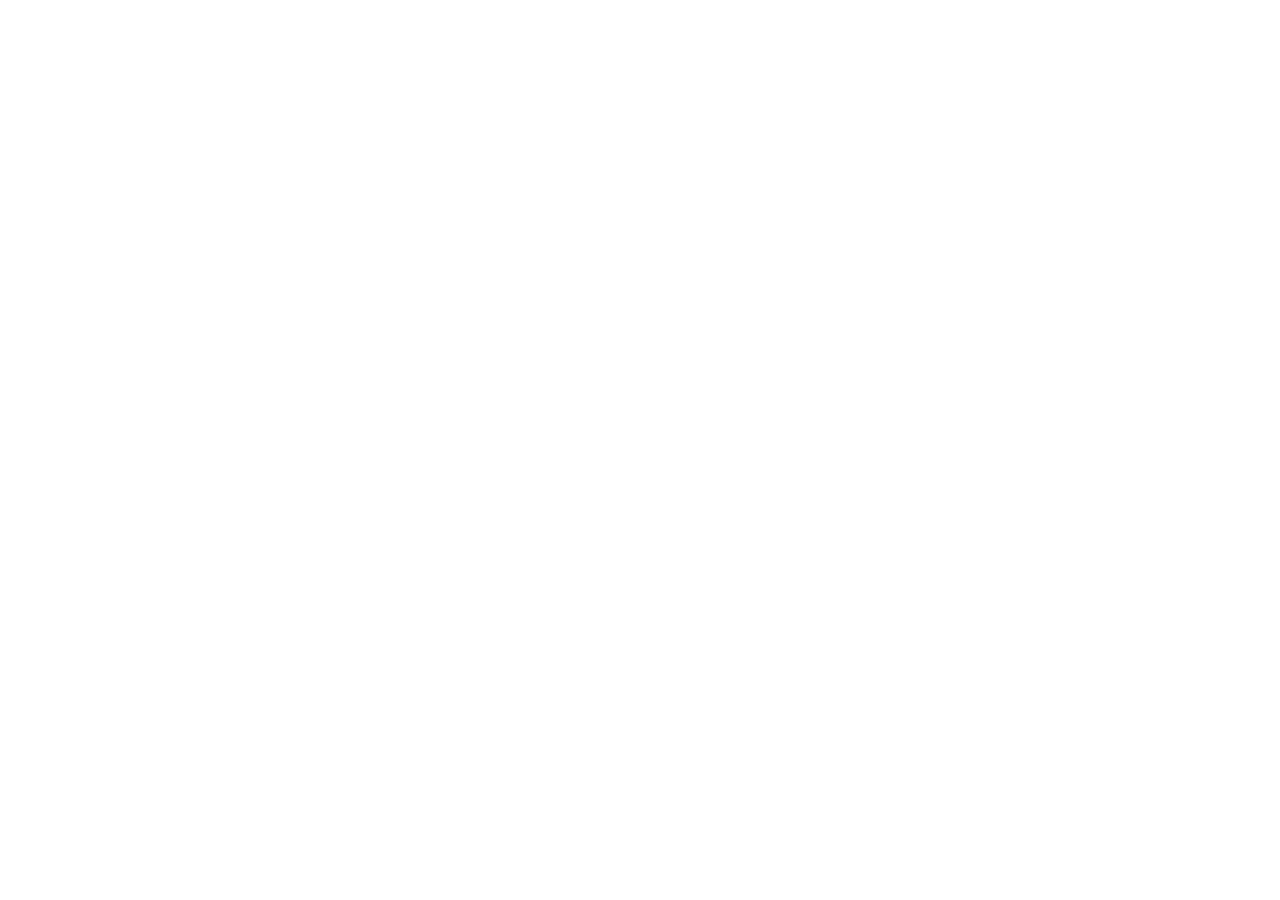
==== index.html @ 5809537b "Init : création du dépôt, arborescence des fichiers et structure HTML de base" ====
<!DOCTYPE html>
<html lang="fr">
<head>
    <meta charset="UTF-8">
    <meta name="viewport" content="width=device-width, initial-scale=1.0">
    <title>AfriTalent-Accueil</title>

    <!-- Bootstrap 5 via CDN : feuille de style -->
    <link href="https://cdn.jsdelivr.net/npm/bootstrap@5.3.0/dist/css/bootstrap.min.css" rel="stylesheet">
    <!-- Votre feuille de style personnelle -->
    <link rel="stylesheet" href="css/style.css">
</head>
<body>


    <!-- Le contenu de la page sera ajoute ici -->
    <!-- Bootstrap 5 via CDN : script JavaScript -->
    <script src="https://cdn.jsdelivr.net/npm/bootstrap@5.3.0/dist/js/bootstrap.bundle.min.js"></script>
    <!-- Votre script JavaScript -->
    <script src="js/main.js"></script>
</body>
</html>
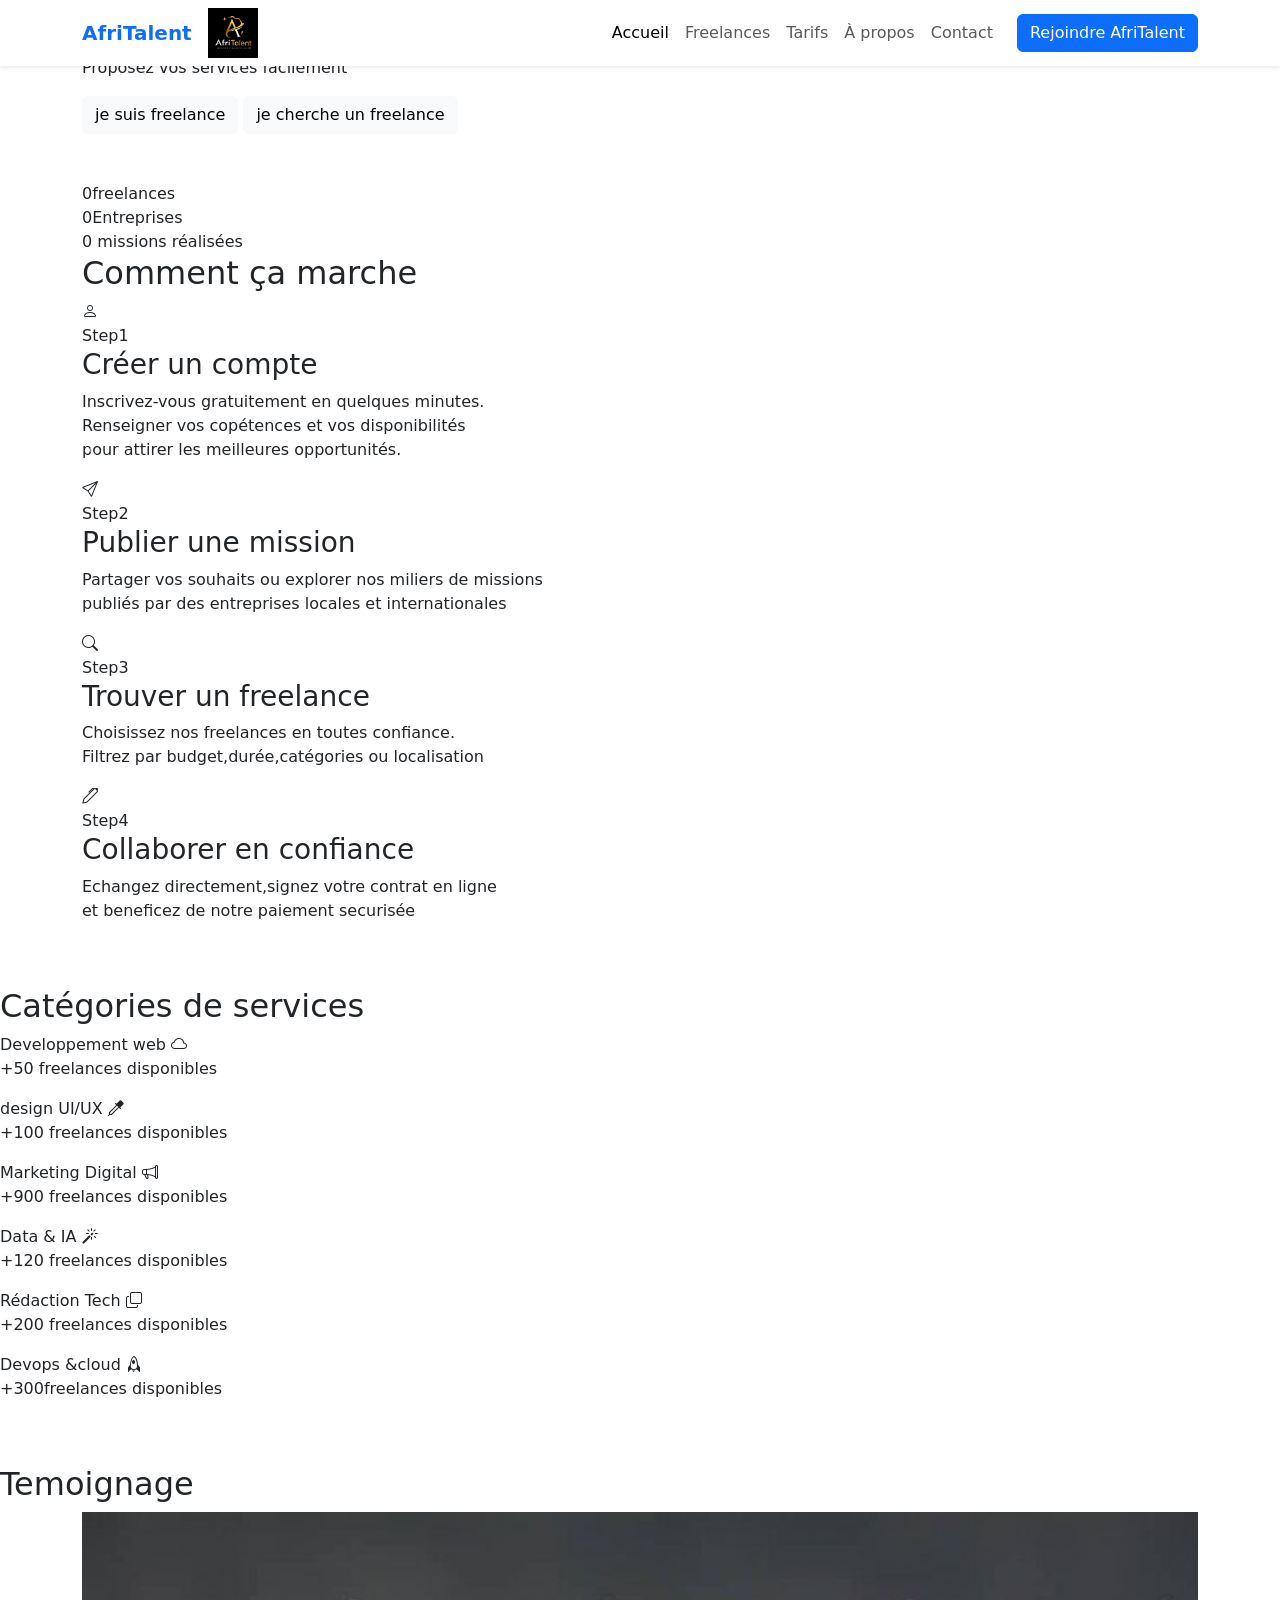
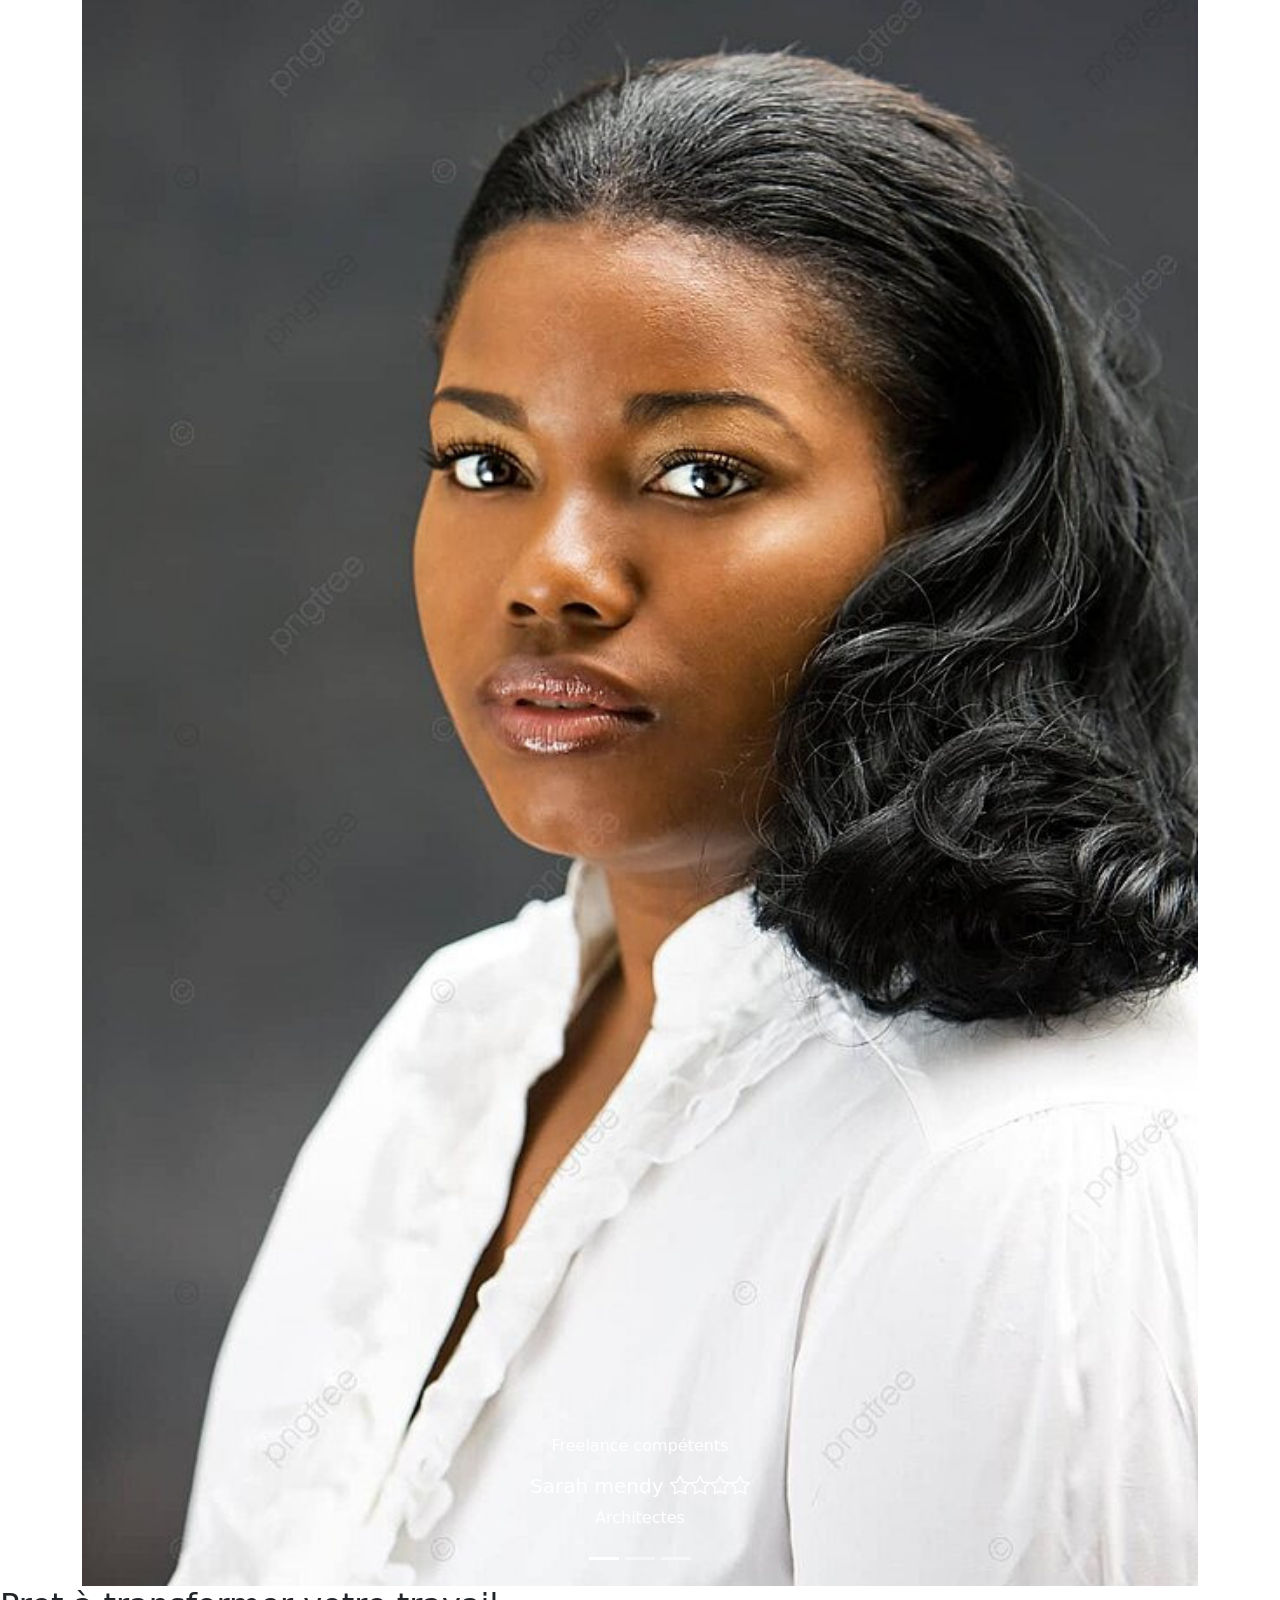
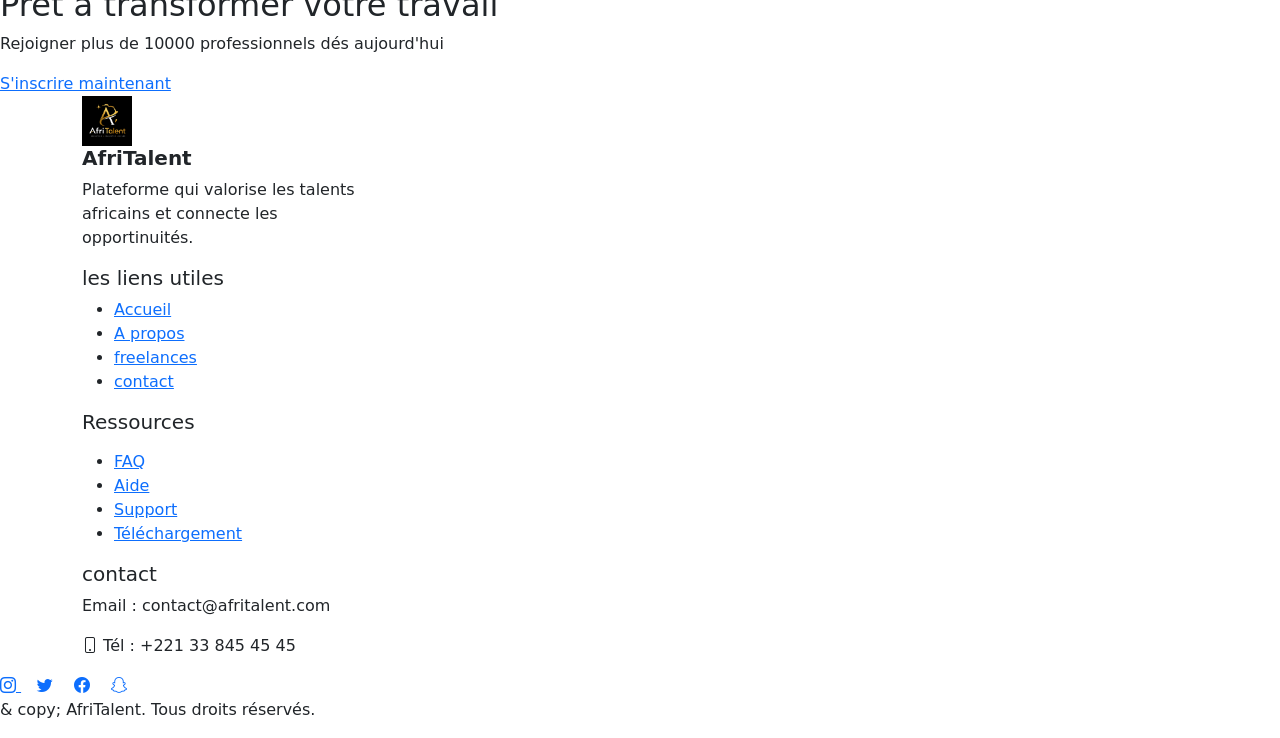
==== commit afd366e7: "HTML :structure compléte des 5 pages avec sections et contenu texte" ====
--- a/index.html
+++ b/index.html
@@ -4,19 +4,279 @@
     <meta charset="UTF-8">
     <meta name="viewport" content="width=device-width, initial-scale=1.0">
     <title>AfriTalent-Accueil</title>
-
-    <!-- Bootstrap 5 via CDN : feuille de style -->
-    <link href="https://cdn.jsdelivr.net/npm/bootstrap@5.3.0/dist/css/bootstrap.min.css" rel="stylesheet">
-    <!-- Votre feuille de style personnelle -->
     <link rel="stylesheet" href="css/style.css">
+    <link rel="stylesheet" href="https://cdn.jsdelivr.net/npm/bootstrap@5.3.8/dist/css/bootstrap.min.css">
+    <link rel="stylesheet" href="https://cdn.jsdelivr.net/npm/bootstrap-icons@1.11.3/font/bootstrap-icons.min.css">
 </head>
 <body>
-
-
-    <!-- Le contenu de la page sera ajoute ici -->
-    <!-- Bootstrap 5 via CDN : script JavaScript -->
-    <script src="https://cdn.jsdelivr.net/npm/bootstrap@5.3.0/dist/js/bootstrap.bundle.min.js"></script>
-    <!-- Votre script JavaScript -->
+        <!-- HEADER / NAVBAR -->
+<nav class="navbar navbar-expand-lg navbar-light bg-white fixed-top shadow-sm" id="mainNavbar">
+  <div class="container">
+
+    <!-- Logo -->
+    <a class="navbar-brand fw-bold text-primary" href="index.html">
+      AfriTalent
+    </a>
+    <img src="images/logo.jpg" alt=""   height="50" width="50">
+
+    <!-- Bouton menu mobile -->
+    <button class="navbar-toggler" type="button" data-bs-toggle="collapse" data-bs-target="#menuNavbar">
+      <span class="navbar-toggler-icon"></span>
+    </button>
+
+    <!-- Liens -->
+    <div class="collapse navbar-collapse" id="menuNavbar"> 
+      <ul class="navbar-nav ms-auto mb-2 mb-lg-0">
+
+        <li class="nav-item">
+          <a class="nav-link active" href="index.html">Accueil</a>
+        </li>
+        <li class="nav-item">
+          <a class="nav-link" href="freelance.html">Freelances</a>
+        </li>
+
+        <li class="nav-item">
+          <a class="nav-link" href="tarifs.html">Tarifs</a>
+        </li>
+
+        <li class="nav-item">
+          <a class="nav-link" href="about.html">À propos</a>
+        </li>
+
+        <li class="nav-item">
+          <a class="nav-link" href="contact.html">Contact</a>
+        </li>
+
+      </ul>
+
+      <!-- Bouton CTA -->
+      <a href="index.html" class="btn btn-primary ms-lg-3">
+        Rejoindre AfriTalent
+      </a>
+    </div>
+
+  </div>
+</nav>
+<main>
+
+            
+                     
+        <!-- section hero -->
+         <section id="hero">
+ <div class="container ">
+    <div>
+        <div>
+            <h1>Trouver le talent d'afrique qu'il vous faut</h1>
+            <p>Proposez vos services facilement</p>
+           
+ <a href="freelance.html" class="btn btn-light">je suis freelance</a>
+<a href="freelance.html" class="btn btn-light"> je cherche un freelance</a>
+</div>
+ </div>
+        
+<div class="stats mt-5">
+    <div> <span class="counter" data-target="2500">0</span>freelances</div>
+    <div> <span class="counter" data-target="800">0</span>Entreprises</div>
+    <div> <span class="counter" data-target="12000">0 </span>missions réalisées</div>
+
+
+</div>
+</div>
+ 
+ </section> 
+            <!-- Comment ça marche  -->
+        <section>
+            <div class="container">
+            <h2 class="text">Comment ça marche</h2>
+            <div class="grid bento">
+                <div class="grid"> 
+                <div>
+                    <div class="icon"><i class="bi bi-person"></i></div>
+                    <span class="step number">Step1</span>
+                    <h3>Créer un compte  </h3>
+                    <p>Inscrivez-vous gratuitement en quelques minutes. <br>Renseigner vos copétences et vos disponibilités <br> pour attirer les meilleures opportunités.</p>
+                </div>
+                <div>
+                    <div class="icon"><i class="bi bi-send button"></i></div>
+                    <span class="step number">Step2</span>
+                    <h3>Publier une mission</h3>
+                    <p>Partager vos souhaits ou explorer nos miliers de missions <br> publiés par des entreprises locales et internationales</p>
+                </div>
+                <div>
+                    <div class="icon"><i class="bi bi-search icon"></i></div>
+                    <span class="step number">Step3</span>
+                   <h3>Trouver un freelance</h3>
+                    <p>Choisissez nos freelances en toutes confiance. <br> Filtrez par budget,durée,catégories ou localisation</p>
+                </div>
+                <div>
+                    <div class="icon"><i class="bi bi-pen"></i></div>
+                    <span class="step number">Step4</span>
+                    <h3>Collaborer en confiance</h3>
+                    <p> Echangez directement,signez votre contrat en ligne <br> et beneficez de notre paiement securisée</p>
+                </div>
+                </div>
+
+            </div>
+            </div>
+
+        </section>
+        <!-- Catégories -->
+         <section class="services py-5">
+            <div class="container"></div>
+            <h2 class="text">Catégories de services</h2>
+                    <!-- carte 1 -->
+            <div>
+                <div>
+                    <div class="Service">Developpement web <i class="bi bi-cloud computing"></i></div>
+                    <p>+50 freelances disponibles</p>
+                    </div>
+                <div>
+                    <div class="Service">design UI/UX <i class="bi bi-eyedropper"></i></div>
+                    <p>+100 freelances disponibles</p>
+                </div>
+                <div>
+                   <div class="Service">Marketing Digital <i class="bi bi-megaphone"></i></div>
+                    <p>+900 freelances disponibles</p>
+                </div>
+                <div class="col-md-4">
+                    <div class="Service">Data & IA <i class="bi bi-magic wand"></i></div>
+                    <p>+120 freelances disponibles</p>
+                </div> 
+                <div>
+                    <div class="Service">Rédaction Tech <i class=" bi bi-copy writing"></i></div>
+                    <p>+200 freelances disponibles</p>
+                </div> 
+                <div>
+                    <div class="Service">Devops &cloud <i class="bi bi-rocket"></i></div>
+                   <p>+300freelances disponibles</p>
+                </div>
+
+            </div>
+            </div>
+
+         </section>
+                    <!-- Temoignage -->
+                     
+                        <section class="temoignage" >
+                        <h2>Temoignage</h2>
+                        <div class="container">
+
+                     <div id="carouselExampleCaptions" class="carousel slide" data-bs-ride="carousel">
+  <div class="carousel-indicators">
+    <button type="button" data-bs-target="#carouselExampleCaptions" data-bs-slide-to="0" class="active" aria-current="true" aria-label="Slide 1"></button>
+    <button type="button" data-bs-target="#carouselExampleCaptions" data-bs-slide-to="1" aria-label="Slide 2"></button>
+    <button type="button" data-bs-target="#carouselExampleCaptions" data-bs-slide-to="2" aria-label="Slide 3"></button>
+  </div>
+  <div class="carousel-inner">
+    <div class="carousel-item active">
+      <img src="images/sarah.jpg" class="d-block w-100" alt="Photo de Sarah">
+      <div class="carousel-caption d-none d-md-block">
+        <p>Freelance compétents</p>
+        <h5>Sarah mendy <i class="bi bi-star"></i><i class="bi bi-star"></i><i class="bi bi-star"></i><i class="bi bi-star"></i></h5>
+        <p>Architectes</p>
+        </div>
+    </div>
+    <div class="carousel-item">
+      <img src="images/moussa.jpg" class="d-block w-100" alt="Photo de Moussa">
+      <div class="carousel-caption d-none d-md-block">
+        <p>Trés bon services</p>
+        <h5>MOUSSA Diop <i class="bi bi-star"></i><i class="bi bi-star"></i><i class="bi bi-star"></i><i class="bi bi-star"></i><i class="bi bi-star"></i></h5>
+        <p>Devellopeur Web.</p>
+      </div>
+    </div>
+    <div class="carousel-item">
+      <img src="images/l'inconnu.jpg"  class="d-block w-100" alt="Photo de Robert">
+      <div class="carousel-caption d-none d-md-block">
+        <p>Je recommande</p>
+        <h5>Roberto diouf<i class="bi bi-star"></i><i class="bi bi-star"></i><i class="bi bi-star"></i><i class="bi bi-star"></i><i class="bi bi-star"></i></h5>
+        <p>Ingenieur en base de données</p>
+        </div>
+    </div>
+  </div>
+  </div>
+  <button class="carousel-control-prev" type="button" data-bs-target="#carouselExampleCaptions" data-bs-slide="prev">
+    <span class="carousel-control-prev-icon" aria-hidden="true"></span>
+    <span class="visually-hidden">Previous</span>
+  </button>
+  <button class="carousel-control-next" type="button" data-bs-target="#carouselExampleCaptions" data-bs-slide="next">
+    <span class="carousel-control-next-icon" aria-hidden="true"></span>
+    <span class="visually-hidden">Next</span>
+  </button>
+</div>
+</section>
+               <!-- CTA      -->
+    <section class="CTA text "> 
+        <div>
+        <h2>Pret à transformer votre travail</h2>
+        <p>Rejoigner plus de 10000 professionnels dés aujourd'hui</p>
+                <a href="#">S'inscrire maintenant</a>
+            </div>
+    </section>
+    </main>
+            <!-- Footer -->
+             <footer>
+        
+            <div class="container F">
+                
+                    <!-- colonne 1:AfriTalent -->
+                    <div class="col-md-3">
+                        <img src="images/logo.jpg" alt=""  height="50" width="50">
+                        <h5 class="fw-bold">AfriTalent</h5>
+                        <p>Plateforme qui valorise les talents africains et connecte les opportinuités.</p>
+
+                    </div>
+                    <!-- Colonne 2: les liens utiles -->
+                    <div>
+                        <h5>les liens utiles</h5>
+                        <ul>
+                            <li><a href="index.html">Accueil</a></li>
+                            <li><a href="about.html">A propos</a></li>
+                            <li> <a href="freelance.html">freelances</a></li>
+                            <li><a href="contact.html">contact</a></li>
+
+                        </ul>
+
+                    </div>
+                        <!-- colonnes 3: Ressources   -->
+                    <div>
+                        <h5>Ressources</h5>
+                        <p></p>
+                        <ul class="list-utile">
+                            <li><a href="tarifs.html">FAQ</a></li>
+                            <li><a href="contact.html">Aide</a></li>
+                            <li><a href="contact.html">Support</a></li>
+                            <li><a href="#">Téléchargement</a></li>
+
+                        </ul>
+
+                    </div>
+                        <!-- colonne 4: Contact -->
+                         <div>
+                            <h5>contact</h5>
+                            <p>Email : contact@afritalent.com</p>
+                            <p><i class="bi bi-phone icon"></i> Tél : +221 33 845 45 45</p>
+
+                         </div>
+                </div>
+                         <!-- Reseaux sociaux -->
+                          <div>
+                            <a href="https://instagram.com" class="text light me-3"> <i class="bi bi-instagram"> </i></a>
+                            <a href="https://twitter.com" class="text light me-3"><i class=" bi bi-twitter"></i></a>
+                            <a href="https://facebook.com" class="text light me-3"><i class=" bi bi-facebook"></i></a>
+                            <a href="https://snapchat.com" class="text light me-3"><i class="bi bi-snapchat"></i></a>
+
+                          </div>
+                          <!-- Ligne de copyright -->
+       
+        <div>
+            <p>& copy; <span id="year"></span> AfriTalent. Tous droits réservés.</p>
+
+        </div>
+</div>
+                
+</footer>
+       
+    <script src="https://cdn.jsdelivr.net/npm/bootstrap@5.3.8/dist/js/bootstrap.bundle.min.js"></script> 
     <script src="js/main.js"></script>
 </body>
 </html>
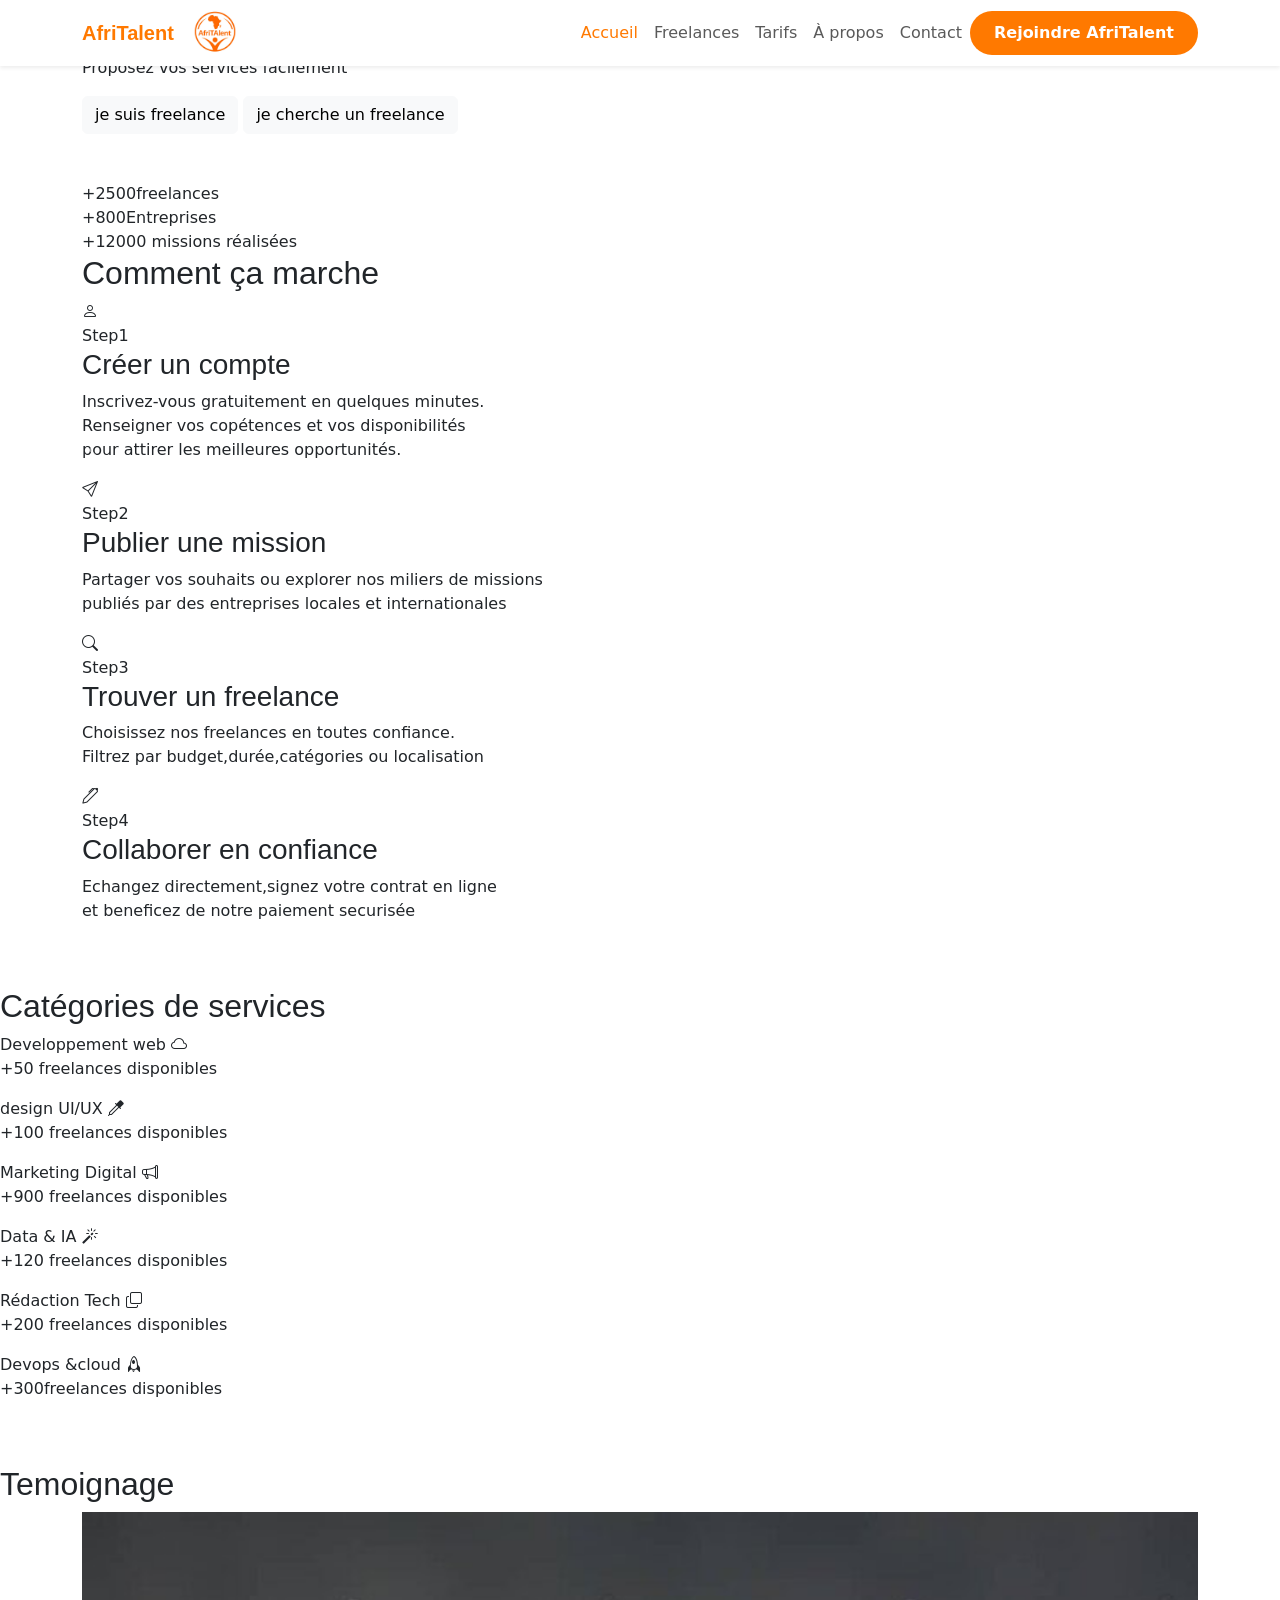
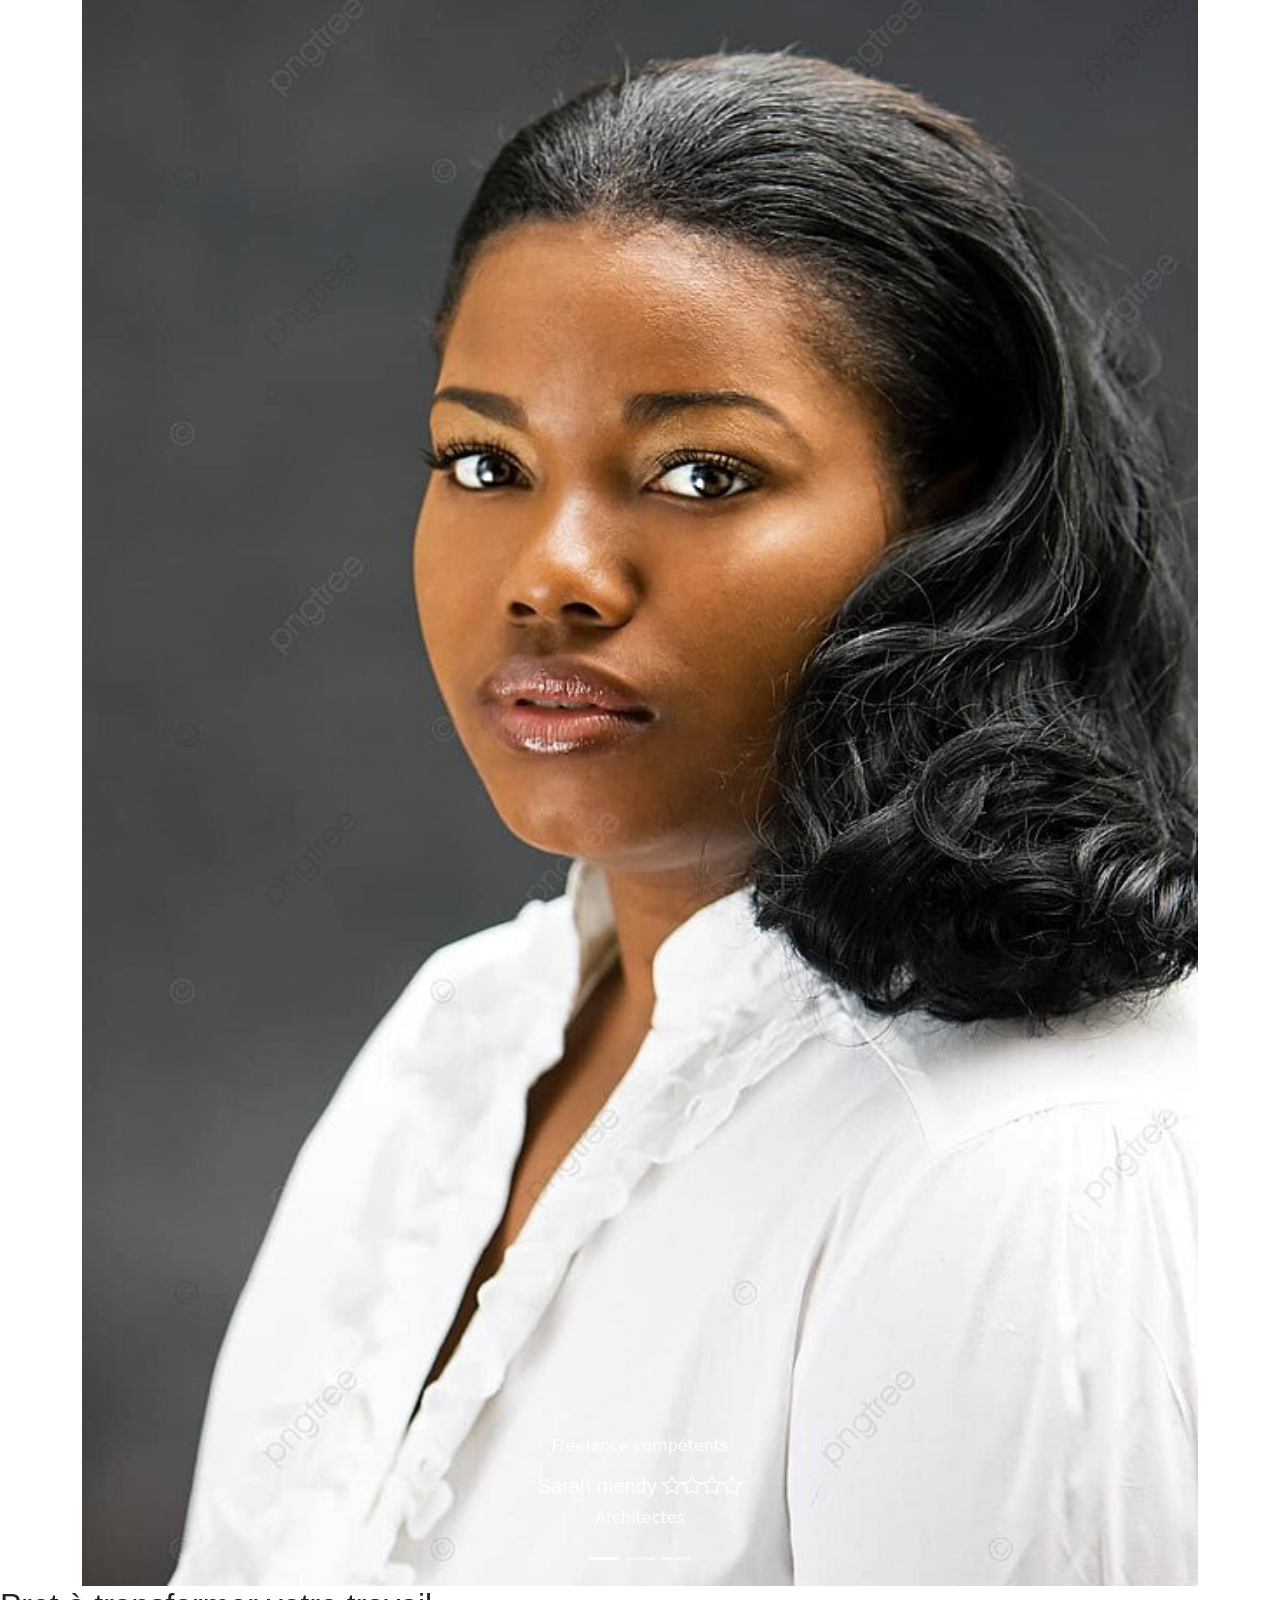
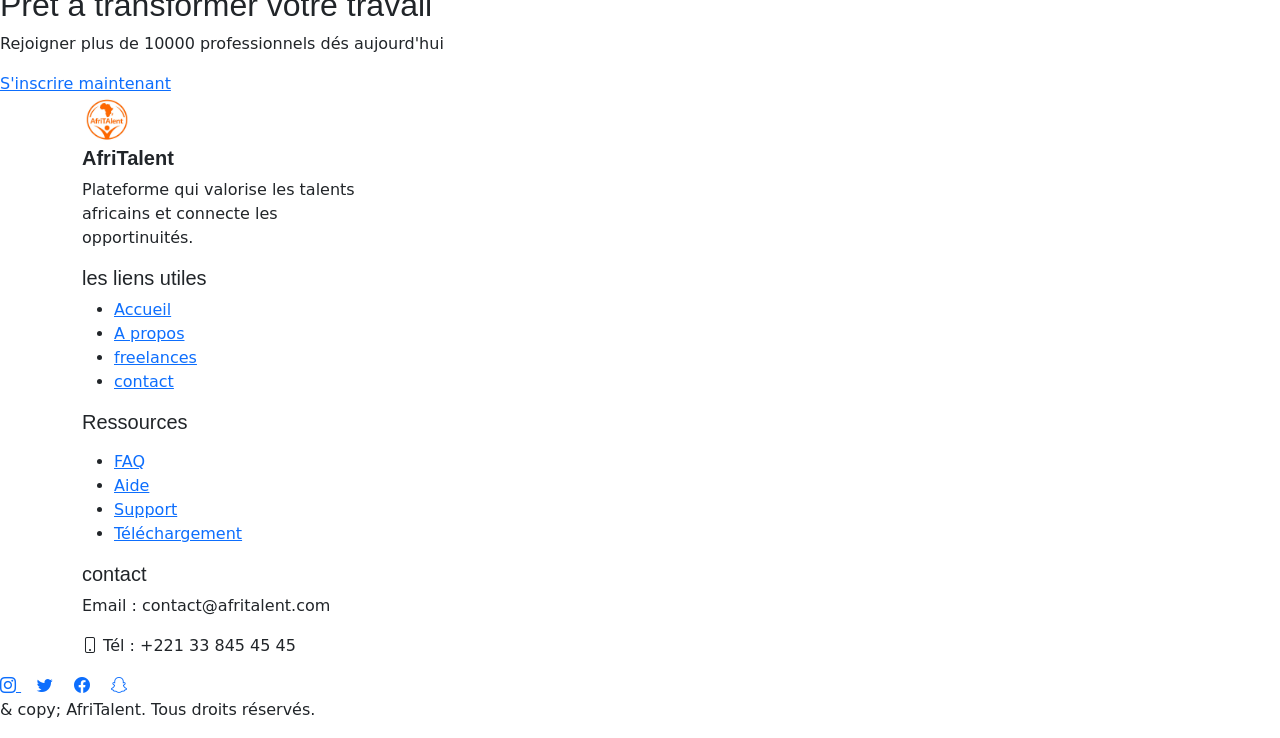
==== commit d4e95a61: "CSS : variables, typographie, layout général et styles de base" ====
--- a/index.html
+++ b/index.html
@@ -1,282 +1,298 @@
 <!DOCTYPE html>
 <html lang="fr">
+
 <head>
-    <meta charset="UTF-8">
-    <meta name="viewport" content="width=device-width, initial-scale=1.0">
-    <title>AfriTalent-Accueil</title>
-    <link rel="stylesheet" href="css/style.css">
-    <link rel="stylesheet" href="https://cdn.jsdelivr.net/npm/bootstrap@5.3.8/dist/css/bootstrap.min.css">
-    <link rel="stylesheet" href="https://cdn.jsdelivr.net/npm/bootstrap-icons@1.11.3/font/bootstrap-icons.min.css">
+  <meta charset="UTF-8">
+  <meta name="viewport" content="width=device-width, initial-scale=1.0">
+  <title>AfriTalent-Accueil</title>
+  <link rel="stylesheet" href="css/style.css" type="text/css">
+  <link rel="stylesheet" href="https://cdn.jsdelivr.net/npm/bootstrap@5.3.8/dist/css/bootstrap.min.css">
+  <link rel="stylesheet" href="https://cdn.jsdelivr.net/npm/bootstrap-icons@1.11.3/font/bootstrap-icons.min.css">
+   
+
 </head>
+
 <body>
-        <!-- HEADER / NAVBAR -->
-<nav class="navbar navbar-expand-lg navbar-light bg-white fixed-top shadow-sm" id="mainNavbar">
-  <div class="container">
-
-    <!-- Logo -->
-    <a class="navbar-brand fw-bold text-primary" href="index.html">
-      AfriTalent
-    </a>
-    <img src="images/logo.jpg" alt=""   height="50" width="50">
-
-    <!-- Bouton menu mobile -->
-    <button class="navbar-toggler" type="button" data-bs-toggle="collapse" data-bs-target="#menuNavbar">
-      <span class="navbar-toggler-icon"></span>
-    </button>
-
-    <!-- Liens -->
-    <div class="collapse navbar-collapse" id="menuNavbar"> 
-      <ul class="navbar-nav ms-auto mb-2 mb-lg-0">
-
-        <li class="nav-item">
-          <a class="nav-link active" href="index.html">Accueil</a>
-        </li>
-        <li class="nav-item">
-          <a class="nav-link" href="freelance.html">Freelances</a>
-        </li>
-
-        <li class="nav-item">
-          <a class="nav-link" href="tarifs.html">Tarifs</a>
-        </li>
-
-        <li class="nav-item">
-          <a class="nav-link" href="about.html">À propos</a>
-        </li>
-
-        <li class="nav-item">
-          <a class="nav-link" href="contact.html">Contact</a>
-        </li>
-
-      </ul>
-
-      <!-- Bouton CTA -->
-      <a href="index.html" class="btn btn-primary ms-lg-3">
-        Rejoindre AfriTalent
+  <!-- HEADER / NAVBAR -->
+  <nav class="navbar navbar-expand-lg navbar-light fixed-top shadow-sm" id="mainNavbar">
+    <div class="container">
+
+      <!-- Logo -->
+      <a class="navbar-brand" href="index.html">
+        AfriTalent
       </a>
-    </div>
-
-  </div>
-</nav>
-<main>
-
-            
-                     
-        <!-- section hero -->
-         <section id="hero">
- <div class="container ">
-    <div>
-        <div>
+      <img src="images/logo.jpg" alt="" height="50" width="50">
+
+      <!-- Bouton menu mobile -->
+      <button class="navbar-toggler" type="button" data-bs-toggle="collapse" data-bs-target="#menuNavbar">
+        <span class="navbar-toggler-icon"></span>
+      </button>
+
+      <!-- Liens -->
+      <div class="collapse navbar-collapse" id="menuNavbar">
+        <ul class="navbar-nav ms-auto mb-2 mb-lg-0">
+
+          <li class="nav-item">
+            <a class="nav-link active" href="index.html">Accueil</a>
+          </li>
+          <li class="nav-item">
+            <a class="nav-link" href="freelance.html">Freelances</a>
+          </li>
+
+          <li class="nav-item">
+            <a class="nav-link" href="tarifs.html">Tarifs</a>
+          </li>
+
+          <li class="nav-item">
+            <a class="nav-link" href="about.html">À propos</a>
+          </li>
+
+          <li class="nav-item">
+            <a class="nav-link" href="contact.html">Contact</a>
+          </li>
+
+        </ul>
+
+        <!-- Bouton CTA -->
+        <a href="index.html" class="btn-afri">
+          Rejoindre AfriTalent
+        </a>
+      </div>
+
+    </div>
+  </nav>
+  <main>
+
+
+
+    <!-- section hero -->
+    <section id="hero">
+      <div class="container ">
+        <div>
+          <div>
             <h1>Trouver le talent d'afrique qu'il vous faut</h1>
             <p>Proposez vos services facilement</p>
-           
- <a href="freelance.html" class="btn btn-light">je suis freelance</a>
-<a href="freelance.html" class="btn btn-light"> je cherche un freelance</a>
-</div>
- </div>
-        
-<div class="stats mt-5">
-    <div> <span class="counter" data-target="2500">0</span>freelances</div>
-    <div> <span class="counter" data-target="800">0</span>Entreprises</div>
-    <div> <span class="counter" data-target="12000">0 </span>missions réalisées</div>
-
-
-</div>
-</div>
- 
- </section> 
-            <!-- Comment ça marche  -->
-        <section>
-            <div class="container">
-            <h2 class="text">Comment ça marche</h2>
-            <div class="grid bento">
-                <div class="grid"> 
-                <div>
-                    <div class="icon"><i class="bi bi-person"></i></div>
-                    <span class="step number">Step1</span>
-                    <h3>Créer un compte  </h3>
-                    <p>Inscrivez-vous gratuitement en quelques minutes. <br>Renseigner vos copétences et vos disponibilités <br> pour attirer les meilleures opportunités.</p>
-                </div>
-                <div>
-                    <div class="icon"><i class="bi bi-send button"></i></div>
-                    <span class="step number">Step2</span>
-                    <h3>Publier une mission</h3>
-                    <p>Partager vos souhaits ou explorer nos miliers de missions <br> publiés par des entreprises locales et internationales</p>
-                </div>
-                <div>
-                    <div class="icon"><i class="bi bi-search icon"></i></div>
-                    <span class="step number">Step3</span>
-                   <h3>Trouver un freelance</h3>
-                    <p>Choisissez nos freelances en toutes confiance. <br> Filtrez par budget,durée,catégories ou localisation</p>
-                </div>
-                <div>
-                    <div class="icon"><i class="bi bi-pen"></i></div>
-                    <span class="step number">Step4</span>
-                    <h3>Collaborer en confiance</h3>
-                    <p> Echangez directement,signez votre contrat en ligne <br> et beneficez de notre paiement securisée</p>
-                </div>
-                </div>
-
-            </div>
-            </div>
-
-        </section>
-        <!-- Catégories -->
-         <section class="services py-5">
-            <div class="container"></div>
-            <h2 class="text">Catégories de services</h2>
-                    <!-- carte 1 -->
-            <div>
-                <div>
-                    <div class="Service">Developpement web <i class="bi bi-cloud computing"></i></div>
-                    <p>+50 freelances disponibles</p>
-                    </div>
-                <div>
-                    <div class="Service">design UI/UX <i class="bi bi-eyedropper"></i></div>
-                    <p>+100 freelances disponibles</p>
-                </div>
-                <div>
-                   <div class="Service">Marketing Digital <i class="bi bi-megaphone"></i></div>
-                    <p>+900 freelances disponibles</p>
-                </div>
-                <div class="col-md-4">
-                    <div class="Service">Data & IA <i class="bi bi-magic wand"></i></div>
-                    <p>+120 freelances disponibles</p>
-                </div> 
-                <div>
-                    <div class="Service">Rédaction Tech <i class=" bi bi-copy writing"></i></div>
-                    <p>+200 freelances disponibles</p>
-                </div> 
-                <div>
-                    <div class="Service">Devops &cloud <i class="bi bi-rocket"></i></div>
-                   <p>+300freelances disponibles</p>
-                </div>
-
-            </div>
-            </div>
-
-         </section>
-                    <!-- Temoignage -->
-                     
-                        <section class="temoignage" >
-                        <h2>Temoignage</h2>
-                        <div class="container">
-
-                     <div id="carouselExampleCaptions" class="carousel slide" data-bs-ride="carousel">
-  <div class="carousel-indicators">
-    <button type="button" data-bs-target="#carouselExampleCaptions" data-bs-slide-to="0" class="active" aria-current="true" aria-label="Slide 1"></button>
-    <button type="button" data-bs-target="#carouselExampleCaptions" data-bs-slide-to="1" aria-label="Slide 2"></button>
-    <button type="button" data-bs-target="#carouselExampleCaptions" data-bs-slide-to="2" aria-label="Slide 3"></button>
-  </div>
-  <div class="carousel-inner">
-    <div class="carousel-item active">
-      <img src="images/sarah.jpg" class="d-block w-100" alt="Photo de Sarah">
-      <div class="carousel-caption d-none d-md-block">
-        <p>Freelance compétents</p>
-        <h5>Sarah mendy <i class="bi bi-star"></i><i class="bi bi-star"></i><i class="bi bi-star"></i><i class="bi bi-star"></i></h5>
-        <p>Architectes</p>
-        </div>
-    </div>
-    <div class="carousel-item">
-      <img src="images/moussa.jpg" class="d-block w-100" alt="Photo de Moussa">
-      <div class="carousel-caption d-none d-md-block">
-        <p>Trés bon services</p>
-        <h5>MOUSSA Diop <i class="bi bi-star"></i><i class="bi bi-star"></i><i class="bi bi-star"></i><i class="bi bi-star"></i><i class="bi bi-star"></i></h5>
-        <p>Devellopeur Web.</p>
-      </div>
-    </div>
-    <div class="carousel-item">
-      <img src="images/l'inconnu.jpg"  class="d-block w-100" alt="Photo de Robert">
-      <div class="carousel-caption d-none d-md-block">
-        <p>Je recommande</p>
-        <h5>Roberto diouf<i class="bi bi-star"></i><i class="bi bi-star"></i><i class="bi bi-star"></i><i class="bi bi-star"></i><i class="bi bi-star"></i></h5>
-        <p>Ingenieur en base de données</p>
-        </div>
-    </div>
-  </div>
-  </div>
-  <button class="carousel-control-prev" type="button" data-bs-target="#carouselExampleCaptions" data-bs-slide="prev">
-    <span class="carousel-control-prev-icon" aria-hidden="true"></span>
-    <span class="visually-hidden">Previous</span>
-  </button>
-  <button class="carousel-control-next" type="button" data-bs-target="#carouselExampleCaptions" data-bs-slide="next">
-    <span class="carousel-control-next-icon" aria-hidden="true"></span>
-    <span class="visually-hidden">Next</span>
-  </button>
-</div>
-</section>
-               <!-- CTA      -->
-    <section class="CTA text "> 
-        <div>
+
+            <a href="freelance.html" class="btn btn-light">je suis freelance</a>
+            <a href="freelance.html" class="btn btn-light"> je cherche un freelance</a>
+          </div>
+        </div>
+
+        <div class="stats mt-5">
+          <div> <span class="counter" data-target="2500">+2500</span>freelances</div>
+          <div> <span class="counter" data-target="800">+800</span>Entreprises</div>
+          <div> <span class="counter" data-target="12000">+12000 </span>missions réalisées</div>
+
+
+        </div>
+      </div>
+
+    </section>
+    <!-- Comment ça marche  -->
+    <section>
+      <div class="container">
+        <h2 class="text">Comment ça marche</h2>
+        <div class="grid bento">
+          <div class="grid">
+            <div>
+              <div class="icon"><i class="bi bi-person"></i></div>
+              <span class="step number">Step1</span>
+              <h3>Créer un compte </h3>
+              <p>Inscrivez-vous gratuitement en quelques minutes. <br>Renseigner vos copétences et vos disponibilités
+                <br> pour attirer les meilleures opportunités.</p>
+            </div>
+            <div>
+              <div class="icon"><i class="bi bi-send button"></i></div>
+              <span class="step number">Step2</span>
+              <h3>Publier une mission</h3>
+              <p>Partager vos souhaits ou explorer nos miliers de missions <br> publiés par des entreprises locales et
+                internationales</p>
+            </div>
+            <div>
+              <div class="icon"><i class="bi bi-search icon"></i></div>
+              <span class="step number">Step3</span>
+              <h3>Trouver un freelance</h3>
+              <p>Choisissez nos freelances en toutes confiance. <br> Filtrez par budget,durée,catégories ou localisation
+              </p>
+            </div>
+            <div>
+              <div class="icon"><i class="bi bi-pen"></i></div>
+              <span class="step number">Step4</span>
+              <h3>Collaborer en confiance</h3>
+              <p> Echangez directement,signez votre contrat en ligne <br> et beneficez de notre paiement securisée</p>
+            </div>
+          </div>
+
+        </div>
+      </div>
+
+    </section>
+    <!-- Catégories -->
+    <section class="services py-5">
+      <div class="container"></div>
+      <h2 class="text">Catégories de services</h2>
+      <!-- carte 1 -->
+      <div>
+        <div>
+          <div class="Service">Developpement web <i class="bi bi-cloud computing"></i></div>
+          <p>+50 freelances disponibles</p>
+        </div>
+        <div>
+          <div class="Service">design UI/UX <i class="bi bi-eyedropper"></i></div>
+          <p>+100 freelances disponibles</p>
+        </div>
+        <div>
+          <div class="Service">Marketing Digital <i class="bi bi-megaphone"></i></div>
+          <p>+900 freelances disponibles</p>
+        </div>
+        <div class="col-md-4">
+          <div class="Service">Data & IA <i class="bi bi-magic wand"></i></div>
+          <p>+120 freelances disponibles</p>
+        </div>
+        <div>
+          <div class="Service">Rédaction Tech <i class=" bi bi-copy writing"></i></div>
+          <p>+200 freelances disponibles</p>
+        </div>
+        <div>
+          <div class="Service">Devops &cloud <i class="bi bi-rocket"></i></div>
+          <p>+300freelances disponibles</p>
+        </div>
+
+      </div>
+      </div>
+
+    </section>
+    <!-- Temoignage -->
+
+    <section class="temoignage">
+      <h2>Temoignage</h2>
+      <div class="container">
+
+        <div id="carouselExampleCaptions" class="carousel slide" data-bs-ride="carousel">
+          <div class="carousel-indicators">
+            <button type="button" data-bs-target="#carouselExampleCaptions" data-bs-slide-to="0" class="active"
+              aria-current="true" aria-label="Slide 1"></button>
+            <button type="button" data-bs-target="#carouselExampleCaptions" data-bs-slide-to="1"
+              aria-label="Slide 2"></button>
+            <button type="button" data-bs-target="#carouselExampleCaptions" data-bs-slide-to="2"
+              aria-label="Slide 3"></button>
+          </div>
+          <div class="carousel-inner">
+            <div class="carousel-item active">
+              <img src="images/sarah.jpg" class="d-block w-100" alt="Photo de Sarah">
+              <div class="carousel-caption d-none d-md-block">
+                <p>Freelance compétents</p>
+                <h5>Sarah mendy <i class="bi bi-star"></i><i class="bi bi-star"></i><i class="bi bi-star"></i><i
+                    class="bi bi-star"></i></h5>
+                <p>Architectes</p>
+              </div>
+            </div>
+            <div class="carousel-item">
+              <img src="images/moussa.jpg" class="d-block w-100" alt="Photo de Moussa">
+              <div class="carousel-caption d-none d-md-block">
+                <p>Trés bon services</p>
+                <h5>MOUSSA Diop <i class="bi bi-star"></i><i class="bi bi-star"></i><i class="bi bi-star"></i><i
+                    class="bi bi-star"></i><i class="bi bi-star"></i></h5>
+                <p>Devellopeur Web.</p>
+              </div>
+            </div>
+            <div class="carousel-item">
+              <img src="images/l'inconnu.jpg" class="d-block w-100" alt="Photo de Robert">
+              <div class="carousel-caption d-none d-md-block">
+                <p>Je recommande</p>
+                <h5>Roberto diouf<i class="bi bi-star"></i><i class="bi bi-star"></i><i class="bi bi-star"></i><i
+                    class="bi bi-star"></i><i class="bi bi-star"></i></h5>
+                <p>Ingenieur en base de données</p>
+              </div>
+            </div>
+          </div>
+        </div>
+        <button class="carousel-control-prev" type="button" data-bs-target="#carouselExampleCaptions"
+          data-bs-slide="prev">
+          <span class="carousel-control-prev-icon" aria-hidden="true"></span>
+          <span class="visually-hidden">Previous</span>
+        </button>
+        <button class="carousel-control-next" type="button" data-bs-target="#carouselExampleCaptions"
+          data-bs-slide="next">
+          <span class="carousel-control-next-icon" aria-hidden="true"></span>
+          <span class="visually-hidden">Next</span>
+        </button>
+      </div>
+    </section>
+    <!-- CTA      -->
+    <section class="CTA text ">
+      <div>
         <h2>Pret à transformer votre travail</h2>
         <p>Rejoigner plus de 10000 professionnels dés aujourd'hui</p>
-                <a href="#">S'inscrire maintenant</a>
-            </div>
-    </section>
-    </main>
-            <!-- Footer -->
-             <footer>
-        
-            <div class="container F">
-                
-                    <!-- colonne 1:AfriTalent -->
-                    <div class="col-md-3">
-                        <img src="images/logo.jpg" alt=""  height="50" width="50">
-                        <h5 class="fw-bold">AfriTalent</h5>
-                        <p>Plateforme qui valorise les talents africains et connecte les opportinuités.</p>
-
-                    </div>
-                    <!-- Colonne 2: les liens utiles -->
-                    <div>
-                        <h5>les liens utiles</h5>
-                        <ul>
-                            <li><a href="index.html">Accueil</a></li>
-                            <li><a href="about.html">A propos</a></li>
-                            <li> <a href="freelance.html">freelances</a></li>
-                            <li><a href="contact.html">contact</a></li>
-
-                        </ul>
-
-                    </div>
-                        <!-- colonnes 3: Ressources   -->
-                    <div>
-                        <h5>Ressources</h5>
-                        <p></p>
-                        <ul class="list-utile">
-                            <li><a href="tarifs.html">FAQ</a></li>
-                            <li><a href="contact.html">Aide</a></li>
-                            <li><a href="contact.html">Support</a></li>
-                            <li><a href="#">Téléchargement</a></li>
-
-                        </ul>
-
-                    </div>
-                        <!-- colonne 4: Contact -->
-                         <div>
-                            <h5>contact</h5>
-                            <p>Email : contact@afritalent.com</p>
-                            <p><i class="bi bi-phone icon"></i> Tél : +221 33 845 45 45</p>
-
-                         </div>
-                </div>
-                         <!-- Reseaux sociaux -->
-                          <div>
-                            <a href="https://instagram.com" class="text light me-3"> <i class="bi bi-instagram"> </i></a>
-                            <a href="https://twitter.com" class="text light me-3"><i class=" bi bi-twitter"></i></a>
-                            <a href="https://facebook.com" class="text light me-3"><i class=" bi bi-facebook"></i></a>
-                            <a href="https://snapchat.com" class="text light me-3"><i class="bi bi-snapchat"></i></a>
-
-                          </div>
-                          <!-- Ligne de copyright -->
-       
-        <div>
-            <p>& copy; <span id="year"></span> AfriTalent. Tous droits réservés.</p>
-
-        </div>
-</div>
-                
-</footer>
-       
-    <script src="https://cdn.jsdelivr.net/npm/bootstrap@5.3.8/dist/js/bootstrap.bundle.min.js"></script> 
-    <script src="js/main.js"></script>
+        <a href="#">S'inscrire maintenant</a>
+      </div>
+    </section>
+  </main>
+  <!-- Footer -->
+  <footer>
+
+    <div class="container F">
+
+      <!-- colonne 1:AfriTalent -->
+      <div class="col-md-3">
+        <img src="images/logo.jpg" alt="" height="50" width="50">
+        <h5 class="fw-bold">AfriTalent</h5>
+        <p>Plateforme qui valorise les talents africains et connecte les opportinuités.</p>
+
+      </div>
+      <!-- Colonne 2: les liens utiles -->
+      <div>
+        <h5>les liens utiles</h5>
+        <ul>
+          <li><a href="index.html">Accueil</a></li>
+          <li><a href="about.html">A propos</a></li>
+          <li> <a href="freelance.html">freelances</a></li>
+          <li><a href="contact.html">contact</a></li>
+
+        </ul>
+
+      </div>
+      <!-- colonnes 3: Ressources   -->
+      <div>
+        <h5>Ressources</h5>
+        <p></p>
+        <ul class="list-utile">
+          <li><a href="tarifs.html">FAQ</a></li>
+          <li><a href="contact.html">Aide</a></li>
+          <li><a href="contact.html">Support</a></li>
+          <li><a href="#">Téléchargement</a></li>
+
+        </ul>
+
+      </div>
+      <!-- colonne 4: Contact -->
+      <div>
+        <h5>contact</h5>
+        <p>Email : contact@afritalent.com</p>
+        <p><i class="bi bi-phone icon"></i> Tél : +221 33 845 45 45</p>
+
+      </div>
+    </div>
+    <!-- Reseaux sociaux -->
+    <div>
+      <a href="https://instagram.com" class="text light me-3"> <i class="bi bi-instagram"> </i></a>
+      <a href="https://twitter.com" class="text light me-3"><i class=" bi bi-twitter"></i></a>
+      <a href="https://facebook.com" class="text light me-3"><i class=" bi bi-facebook"></i></a>
+      <a href="https://snapchat.com" class="text light me-3"><i class="bi bi-snapchat"></i></a>
+
+    </div>
+    <!-- Ligne de copyright -->
+
+    <div>
+      <p>& copy; <span id="year"></span> AfriTalent. Tous droits réservés.</p>
+
+    </div>
+    </div>
+
+  </footer>
+
+  <script src="https://cdn.jsdelivr.net/npm/bootstrap@5.3.8/dist/js/bootstrap.bundle.min.js"></script>
+  <script src="js/main.js"></script>
 </body>
+
 </html>
--- a/css/style.css
+++ b/css/style.css
@@ -0,0 +1,99 @@
+@import url('googleapis.com');
+
+        /* +6 variables */
+:root {
+    --primary-color:#ff7900;
+     --primary-dark:#1e2229; 
+    --accent-color:#0b1a30;
+    --bg-light:#ffffff;
+    --text-dark:#fcfbfa;
+    --text-muted: #687182;
+    /* Police */
+  --font-headings:'Open sans',sans-serif;
+  --font-body:'Oswald';
+    /* Espacement */
+--spacing-section:80px;
+--border-raduis-sm:8px;
+--border-raduis-lg:16px;
+
+}
+                /* Reset     */
+*,*::before,*::before {
+ box-sizing:border-box;
+ margin: 0;
+ padding: 0;
+}
+        /* Base */
+body {
+    font-family: var(--font-body);
+    color: var(--text-dark);
+    background-color: #ffffff;
+    line-height: 1.6;
+    overflow-x: hidden;
+}
+        /* Police aux  Titres */
+h1,h2,h3,h4,h5,h6 {
+    font-family: var(--font-headings);
+    color: var(--text-dark);
+     font-weight:700 ;
+}
+        /* Barre de navigation */
+#mainNavbar {
+    background-color:white;
+    backdrop-filter: blur(8px);
+    transition:all 0.3s ease;
+}
+        /* logo et de l'image */
+.navbar-brand-container {
+    display: flex;
+    align-items: center;
+    gap: 10px;
+}
+.navbar-brand {
+    font-family: var(--font-headings);
+    font-weight: 800;
+    color: var(--primary-color) !important;
+    font-size: 1.5rem;
+}
+        /* image */
+#mainNavbar img {
+    border-radius: var(--border-radius-sm);
+    object-fit: cover;
+}
+    /* Alignement et style du liens de navigtion */
+#mainNavar .nav-link {
+    color: var(--text-dark) !important;
+    font-weight: 500;
+    padding: 0.5rem 1rem !important;
+    transition: color 0.2s ease;
+    font-size: 500;
+}
+#mainNavbar .nav-link:hover,
+#mainNavbar .nav-link.active {
+    color: var(--primary-color) !important;
+}
+        /* Bouton AfriTalent */
+.btn-afri {
+    background-color: var(--primary-color);
+    color: #ffffff;
+    padding: 10px 24px;
+    border-radius: 50px;
+    text-decoration: none;
+    font-weight: 600;
+    display:inline-block;
+    transition: all 0.2s ease;
+}
+.btn-afri:hover {
+    background-color: var(--primary-dark);
+    box-shadow:0 4px 12px rgba(13, 110, 253, 0.25);
+    transform: translateY(-1px);
+}
+
+
+
+
+
+
+
+
+
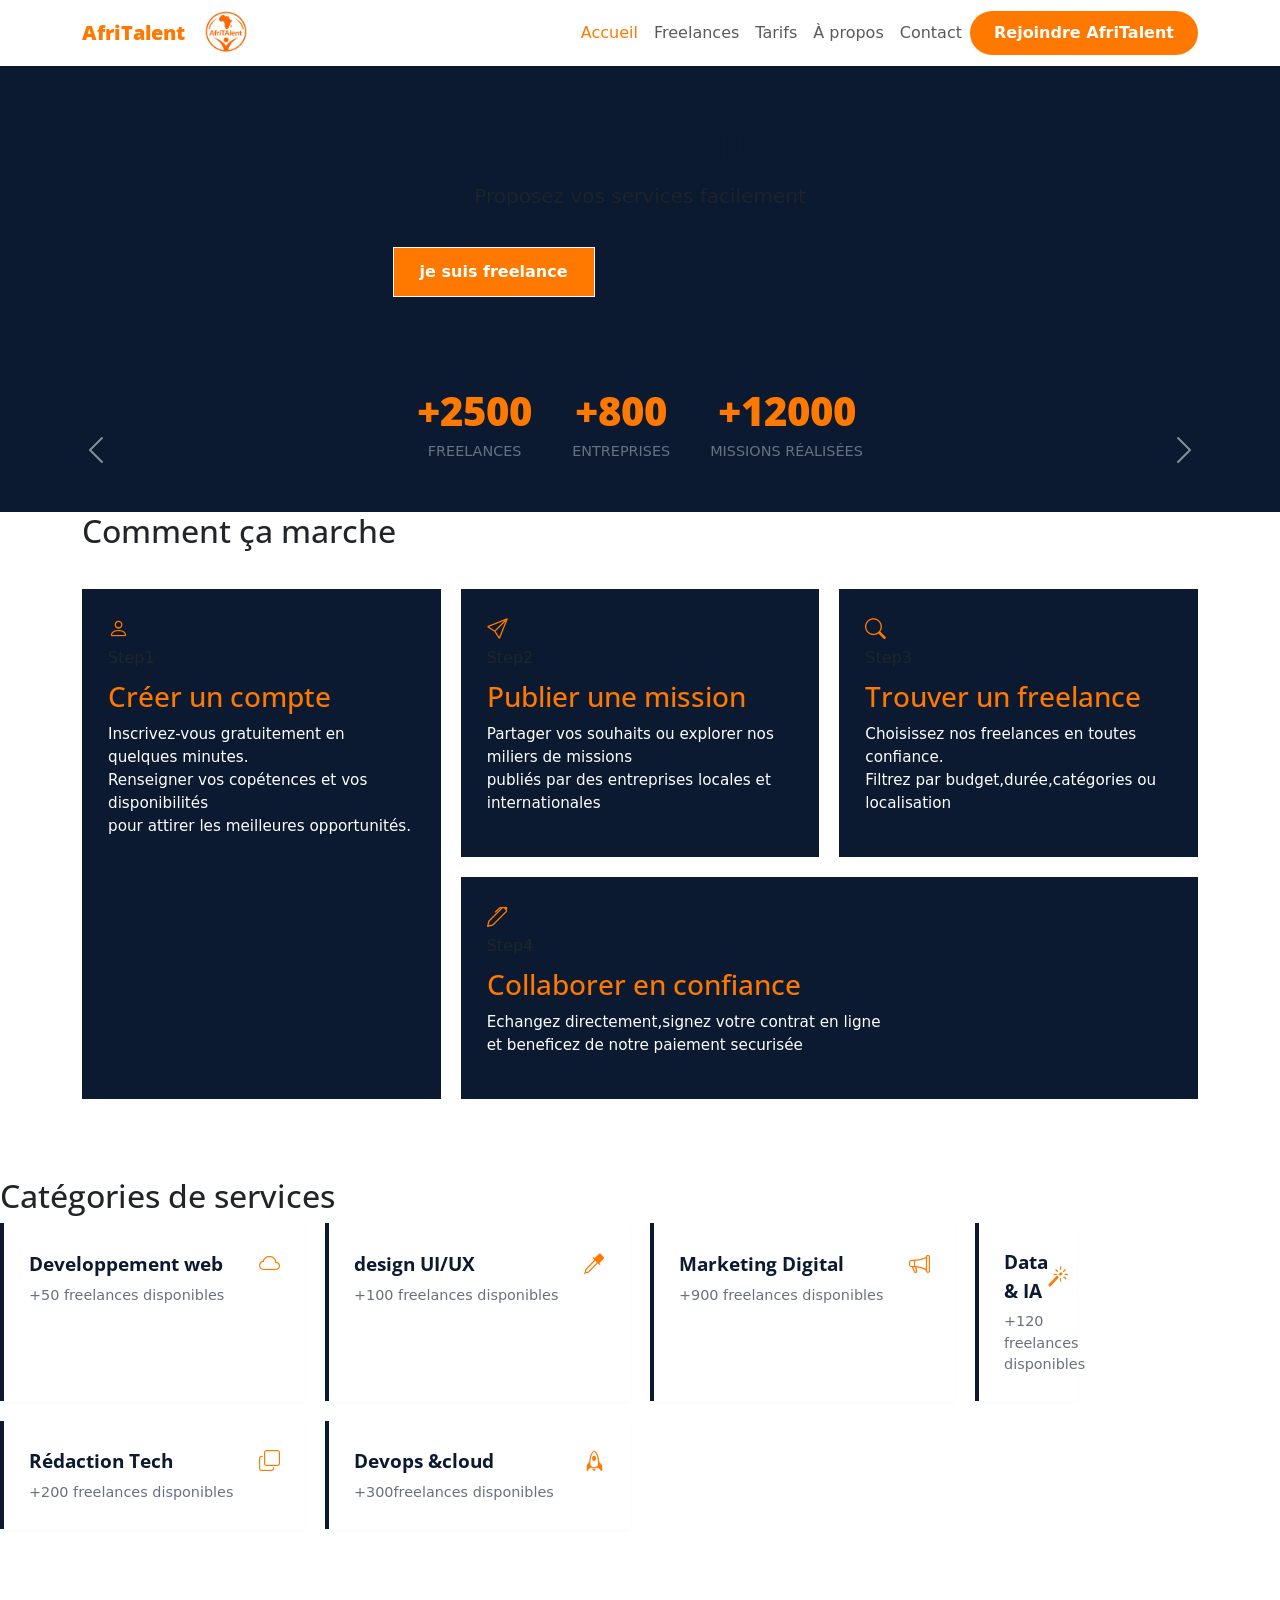
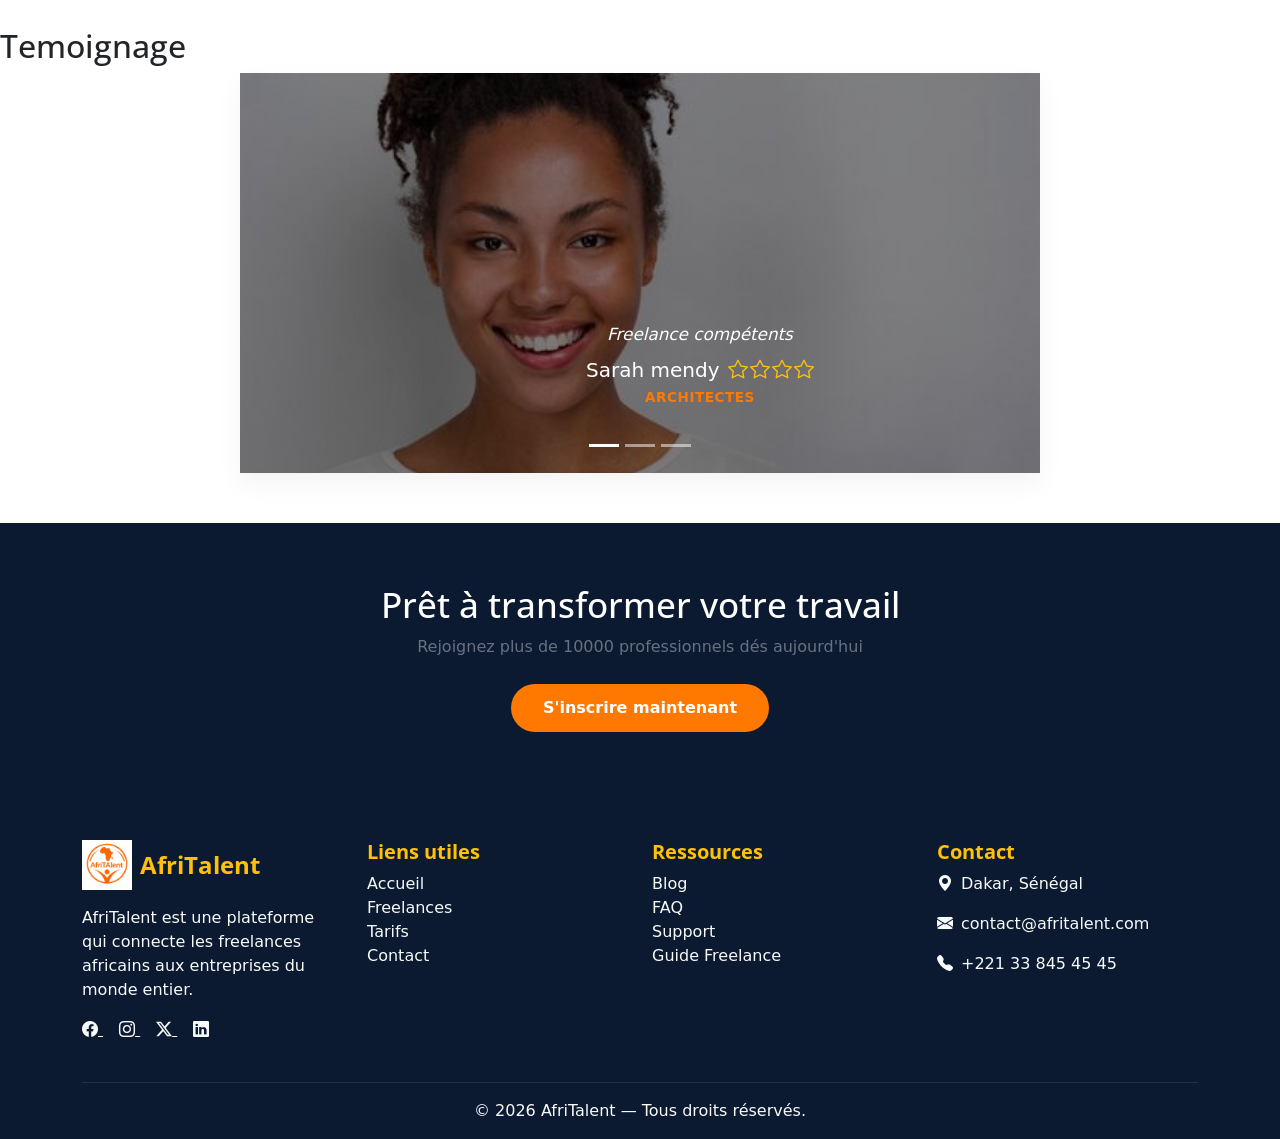
==== commit 934d3f4f: "CSS : Bento Grid, sections hero et catégories, effets hover" ====
--- a/index.html
+++ b/index.html
@@ -222,74 +222,106 @@
     <!-- CTA      -->
     <section class="CTA text ">
       <div>
-        <h2>Pret à transformer votre travail</h2>
-        <p>Rejoigner plus de 10000 professionnels dés aujourd'hui</p>
+        <h2>Prêt à transformer votre travail</h2>
+        <p>Rejoignez plus de 10000 professionnels dés aujourd'hui</p>
         <a href="#">S'inscrire maintenant</a>
       </div>
     </section>
   </main>
-  <!-- Footer -->
-  <footer>
-
-    <div class="container F">
-
-      <!-- colonne 1:AfriTalent -->
-      <div class="col-md-3">
-        <img src="images/logo.jpg" alt="" height="50" width="50">
-        <h5 class="fw-bold">AfriTalent</h5>
-        <p>Plateforme qui valorise les talents africains et connecte les opportinuités.</p>
-
-      </div>
-      <!-- Colonne 2: les liens utiles -->
-      <div>
-        <h5>les liens utiles</h5>
-        <ul>
-          <li><a href="index.html">Accueil</a></li>
-          <li><a href="about.html">A propos</a></li>
-          <li> <a href="freelance.html">freelances</a></li>
-          <li><a href="contact.html">contact</a></li>
-
+
+      <!-- FOOTER -->
+<footer class="text-light pt-5 pb-3">
+  <div class="container">
+    <div class="row">
+
+      <!-- Colonne 1 -->
+      <div class="col-md-3 mb-4">
+        <div class="d-flex align-items-center mb-3">
+          <img src="images/logo.jpg" alt="Logo AfriTalent" width="50" class="me-2">
+          <h4 class="mb-0 text-warning">AfriTalent</h4>
+        </div>
+
+        <p>
+          AfriTalent est une plateforme qui connecte les freelances africains
+          aux entreprises du monde entier.
+        </p>
+
+        <!-- Réseaux sociaux -->
+        <div class="social-icons">
+          <a href="https://facebook.com" class="text-light me-3">
+            <i class="bi bi-facebook"></i>
+          </a>
+
+          <a href="https://instagram.com" class="text-light me-3">
+            <i class="bi bi-instagram"></i>
+          </a>
+
+          <a href="https://twitter.com" class="text-light me-3">
+            <i class="bi bi-twitter-x"></i>
+          </a>
+
+          <a href="https://linkedin.com" class="text-light">
+            <i class="bi bi-linkedin"></i>
+          </a>
+        </div>
+      </div>
+
+      <!-- Colonne 2 -->
+      <div class="col-md-3 mb-4">
+        <h5 class="text-warning">Liens utiles</h5>
+
+        <ul class="list-unstyled">
+          <li><a href="index.html" class="text-light text-decoration-none">Accueil</a></li>
+          <li><a href="freelance.html" class="text-light text-decoration-none">Freelances</a></li>
+          <li><a href="tarifs.html" class="text-light text-decoration-none">Tarifs</a></li>
+          <li><a href="contact.html" class="text-light text-decoration-none">Contact</a></li>
         </ul>
-
-      </div>
-      <!-- colonnes 3: Ressources   -->
-      <div>
-        <h5>Ressources</h5>
-        <p></p>
-        <ul class="list-utile">
-          <li><a href="tarifs.html">FAQ</a></li>
-          <li><a href="contact.html">Aide</a></li>
-          <li><a href="contact.html">Support</a></li>
-          <li><a href="#">Téléchargement</a></li>
-
+      </div>
+
+      <!-- Colonne 3 -->
+      <div class="col-md-3 mb-4">
+        <h5 class="text-warning">Ressources</h5>
+
+        <ul class="list-unstyled">
+          <li><a href="tarifs.html" class="text-light text-decoration-none">Blog</a></li>
+          <li><a href="tarifs.html" class="text-light text-decoration-none">FAQ</a></li>
+          <li><a href="contact.html" class="text-light text-decoration-none">Support</a></li>
+          <li><a href="freelance.html" class="text-light text-decoration-none">Guide Freelance</a></li>
         </ul>
-
-      </div>
-      <!-- colonne 4: Contact -->
-      <div>
-        <h5>contact</h5>
-        <p>Email : contact@afritalent.com</p>
-        <p><i class="bi bi-phone icon"></i> Tél : +221 33 845 45 45</p>
-
-      </div>
+      </div>
+
+      <!-- Colonne 4 -->
+      <div class="col-md-3 mb-4">
+        <h5 class="text-warning">Contact</h5>
+
+        <p><i class="bi bi-geo-alt-fill me-2"></i>Dakar, Sénégal</p>
+
+        <p><i class="bi bi-envelope-fill me-2"></i>contact@afritalent.com</p>
+
+        <p><i class="bi bi-telephone-fill me-2"></i>+221 33 845 45 45 </p>
+      </div>
+
     </div>
-    <!-- Reseaux sociaux -->
-    <div>
-      <a href="https://instagram.com" class="text light me-3"> <i class="bi bi-instagram"> </i></a>
-      <a href="https://twitter.com" class="text light me-3"><i class=" bi bi-twitter"></i></a>
-      <a href="https://facebook.com" class="text light me-3"><i class=" bi bi-facebook"></i></a>
-      <a href="https://snapchat.com" class="text light me-3"><i class="bi bi-snapchat"></i></a>
-
+
+    <!-- Ligne séparation -->
+    <hr class="border-secondary">
+
+    <!-- Copyright -->
+    <div class="text-center">
+      <p class="mb-0">
+        © <span id="year"></span> AfriTalent — Tous droits réservés.
+      </p>
     </div>
-    <!-- Ligne de copyright -->
-
-    <div>
-      <p>& copy; <span id="year"></span> AfriTalent. Tous droits réservés.</p>
-
-    </div>
-    </div>
-
-  </footer>
+  </div>
+</footer>
+
+
+<!-- Script année dynamique -->
+<script>
+  document.getElementById("year").textContent =
+  new Date().getFullYear();
+</script>
+    
 
   <script src="https://cdn.jsdelivr.net/npm/bootstrap@5.3.8/dist/js/bootstrap.bundle.min.js"></script>
   <script src="js/main.js"></script>
--- a/css/style.css
+++ b/css/style.css
@@ -1,4 +1,4 @@
-@import url('googleapis.com');
+@import url('https://fonts.googleapis.com/css2?family=Open+Sans:wght@400;700;800&family=Oswald:wght@400;500;700&display=swap');
 
         /* +6 variables */
 :root {
@@ -10,7 +10,7 @@
     --text-muted: #687182;
     /* Police */
   --font-headings:'Open sans',sans-serif;
-  --font-body:'Oswald';
+  --font-body:'Oswald'sans-serif;
     /* Espacement */
 --spacing-section:80px;
 --border-raduis-sm:8px;
@@ -18,7 +18,7 @@
 
 }
                 /* Reset     */
-*,*::before,*::before {
+*,*::before,*::after {
  box-sizing:border-box;
  margin: 0;
  padding: 0;
@@ -88,12 +88,281 @@
     box-shadow:0 4px 12px rgba(13, 110, 253, 0.25);
     transform: translateY(-1px);
 }
-
-
-
-
-
-
-
-
-
+ 
+                /* SECTION HERO */
+#hero {
+  padding: 100px 0 50px 0;
+  background-color: var(--accent-color);
+  text-align: center;
+   background-image:url(https://media.istockphoto.com/id/2195941735/fr/photo/hall-dentr%C3%A9e-dimmeuble-de-bureaux-daffaires-flou-ou-vue-int%C3%A9rieure-floue-de-lh%C3%B4tel-vers.webp?a=1&b=1&s=612x612&w=0&k=20&c=U4il7U3_2M5AgAvijhhnJNVal7rWabNkK82_x4DsGv8=);
+  background-size: cover !important;
+  background-position: center !important;
+  background-repeat: no-repeat !important;
+}
+#hero h1 {
+  font-family: var(--font-headings);
+  font-size: 3rem;
+  font-weight:800;
+  color: var(--accent-color);
+  margin-top: 15px;
+}
+#hero h1 + p {
+  font-family: var(--font-body);
+  font-size: 1.25rem;
+  color: var(--primary-dark);
+  margin-bottom: 30px;
+}
+#hero .btn-light {
+  font-family:var(--font-body);
+  font-weight:600 ;
+  padding: 12px 26px;
+  margin:5px 10px;
+  border-radius:var(--border-radius-sm);
+  text-decoration: none;
+  display: inline-block;
+  transition: transform 0.2s ease;
+}
+      /* Bouton1 */
+#hero .btn-light:first-of-type {
+  background-color: var(--primary-color);
+  color: white !important;
+}
+#hero .btn-light:first-of-type:hover {
+  background-color: var(--primary-dark);
+  transform: translateY(-2px);   
+}
+    /* BOUTON2 */
+#hero .btn-light:last-of-type {
+  background-color: transparent;
+  color:var(--accent-color) !important;
+  border: 2px solid var(--accent-color);
+}
+#hero .btn-light:last-of-type:hover {
+  background-color: var(--accent-color);
+  color: white !important;
+  transform: translateY(-2px);
+}
+#hero .stats {
+  padding-top: 30px;
+  margin-top: 40px;
+  display: flex;
+  justify-content: center;
+  gap: 40px;
+  flex-wrap: wrap;
+}
+#hero .stats > div {
+  font-family: var(--font-body);
+  font-size: 0.9rem;
+  color: var(--text-muted);
+  text-transform:uppercase ;
+}
+#hero .counter {
+  display: block;
+  font-family: var(--font-headings);
+  font-size: 2.5rem;
+  font-weight: 800;
+  color: var(--primary-color);
+}
+        /* BENTO GRID ET SERVICES */
+.grid.bento > .grid {
+  display: grid;
+  grid-template-columns: repeat(3, 1fr);
+  gap: 20px;
+  padding: 30px 0;
+}
+  /* STYLE POUR TOUTES LES CARTES */
+.grid.bento > .grid > div {
+  background: var(--accent-color);
+  padding: 25px;
+  border-radius: var(--border-radius-lg);
+  border: 1px solid rgba(0, 0, 0, 0.05);
+  transition: transform 0.2s ease,box-shadow0.2s ease;
+}
+        /* ASYMETRIE */
+.grid.bento > .grid > div:nth-child(1){grid-row: span 2 ; }
+.grid.bento > .grid > div:nth-child(4){grid-column: span 2 ; }
+    /* EFFET HOVER SUR LE BENTO */
+.grid.bento > .grid > div:hover {
+  transform: translateY(-4px);
+  box-shadow: 0 10px 20px rgba(0, 0, 0, 0.05);
+}
+    /* STYLE DES ICONS ET TEXTE */
+.grid.bento .icon i { color: var(--primary-color); font-size: 1.3rem; }
+.grid.bento h3 { color: var(--primary-color); margin: 10px 0; }
+.grid.bento p { font-size: 0.95rem; color: var(--bg-light); }
+
+        /* CATEGORIES DE SERVICES */
+.services {
+  background-color: var(--bg-light); 
+  padding: 60px 0;
+}
+
+/* Grille aligner vos 6 cartes proprement */
+.services > div:last-of-type {
+  display: grid;
+  grid-template-columns: repeat(auto-fit, minmax(280px, 1fr)); 
+  gap: 20px; /
+  margin-top: 30px;
+}
+
+/* 2. Style de base de chaque Carte de Service */
+.services > div:last-of-type > div {
+  background-color: white;
+  padding: 25px;
+  border-radius: var(--border-radius-sm); 
+  border-left: 4px solid var(--accent-color);
+  box-shadow: 0 2px 5px rgba(0, 0, 0, 0.02);  
+  
+  /*  effets du survol */
+  transition: transform 0.2s ease, box-shadow 0.2s ease, border-color 0.2s ease;
+}
+/* 3. LES 3 EFFETS HOVER (Transformation, Ombre, Couleur) */
+.services > div:last-of-type > div:hover {
+  transform: scale(1.03);                  
+  box-shadow: 0 10px 20px rgba(0, 0, 0, 0.06); 
+  border-left-color: var(--primary-color); 
+}
+
+/* 4. Style du titre et de l'icône  */
+.services .Service {
+  font-family: var(--font-headings);
+  font-size: 1.2rem;
+  font-weight: 700;
+  color: var(--accent-color); 
+  display: flex;
+  justify-content: space-between; 
+  align-items: center;
+  margin-bottom: 5px;
+}
+
+/* Style de l'icône à l'intérieur du titre */
+.services .Service i {
+  color: var(--primary-color); 
+  font-size: 1.3rem
+}
+/* 5. Style du texte en dessous */
+.services div > p {
+  font-family: var(--font-body);
+  font-size: 0.9rem;
+  color: var(--text-muted); 
+  margin: 0;
+}
+      /* CAROUSEL TEMOIGNAGE */
+.temoignage {
+  padding: 50px 0;
+  background-color: var(--bg-light);
+}
+    /* LARGEUR DU CAROUSEL */
+.temoignage .carousel {
+  max-width: 800px;
+  margin: 0 auto;
+  border-radius: var(--border-radius-lg);
+  overflow: hidden;
+  box-shadow: 0 10px 25px rgba(0, 0, 0, 0.05);
+}
+      /* Cadrage pour les photos */
+.temoignage .carousel-item img {
+  height: 400px;
+  object-fit: cover;
+  filter: brightness(0.5);
+}
+    /* STYLE DU TEXTE */
+.temoignage .carousel-caption {
+  display: block !important;
+  border-radius: var(--border-raduis-sm);
+  padding: 20px;
+  bottom: 30px;
+  width: 85%;
+  margin: 0 auto;
+}
+      /* STYLE DE LA CITATION */
+.temoignage .carousel-caption p:first-of-type {
+  font-family: var(--font-body);
+  font-size: 1.05rem;
+  font-style: italic;
+  color: white;
+  margin-bottom: 10px;
+}
+        /* H5 */
+.temoignage .carousel-caption h5 {
+  font-family: var(--font-body);
+  font-size: 1.25rem;
+  color: white;
+  margin-bottom: 5px;
+}
+        /* La COULEUR DES ICONS */
+.temoignage .carousel-caption h5 i {
+  color: #ffc107 !important;
+  margin-left: 2px;
+}
+      /* PARAGRAPGHE ROLE */
+.temoignage .carousel-caption p:last-of-type {
+  font-family: var(--font-body);
+  font-size: 0.85rem;
+  color: var(--primary-color);
+  font-weight: 600;
+  text-transform: uppercase;
+  letter-spacing: 0.5px;
+}
+ 
+          /* CTA */
+section.CTA.text {
+  padding: 60px 20px;
+  background: var(--accent-color); 
+  text-align: center;
+}
+section.CTA.text h2 {
+  font-family: var(--font-headings);
+  font-size: 2.2rem;
+  color: white;
+  margin-bottom: 10px;
+}
+section.CTA.text p {
+  font-family: var(--font-body);
+  color: var(--text-muted);
+  margin-bottom: 25px;
+}
+section.CTA.text a {
+  font-family: var(--font-body);
+  background-color: var(--primary-color); 
+  color: white !important;
+  padding: 12px 32px;
+  border-radius: 50px; 
+  text-decoration: none;
+  font-weight: 600;
+  display: inline-block;
+}
+section.CTA.text a:hover {
+  background-color: var(--text-muted);
+}
+
+              /* FOOTER */
+footer {
+  background-color: var(--accent-color) !important ;
+  color: #0b1a30 !important;
+  font-family: var(--font-body);
+}
+footer h4, footer h5 {
+  font-family: var(--font-headings);
+  color: var(--primary-color) ;
+  font-weight: 700;
+}
+footer img {
+  border-radius: var(--border-radius-sm);
+  object-fit: cover;
+}
+footer a, footer p {
+  transition: var(--primary-color) 0.2s ease ;
+ 
+  
+}
+      /* EFFET DE SURVOLS */
+footer a:hover, footer .social-icons a:hover {
+  color: var(--primary-color) !important;
+  
+}
+footer hr {
+  border-color: var(--primary-color) !important;
+}
+
+
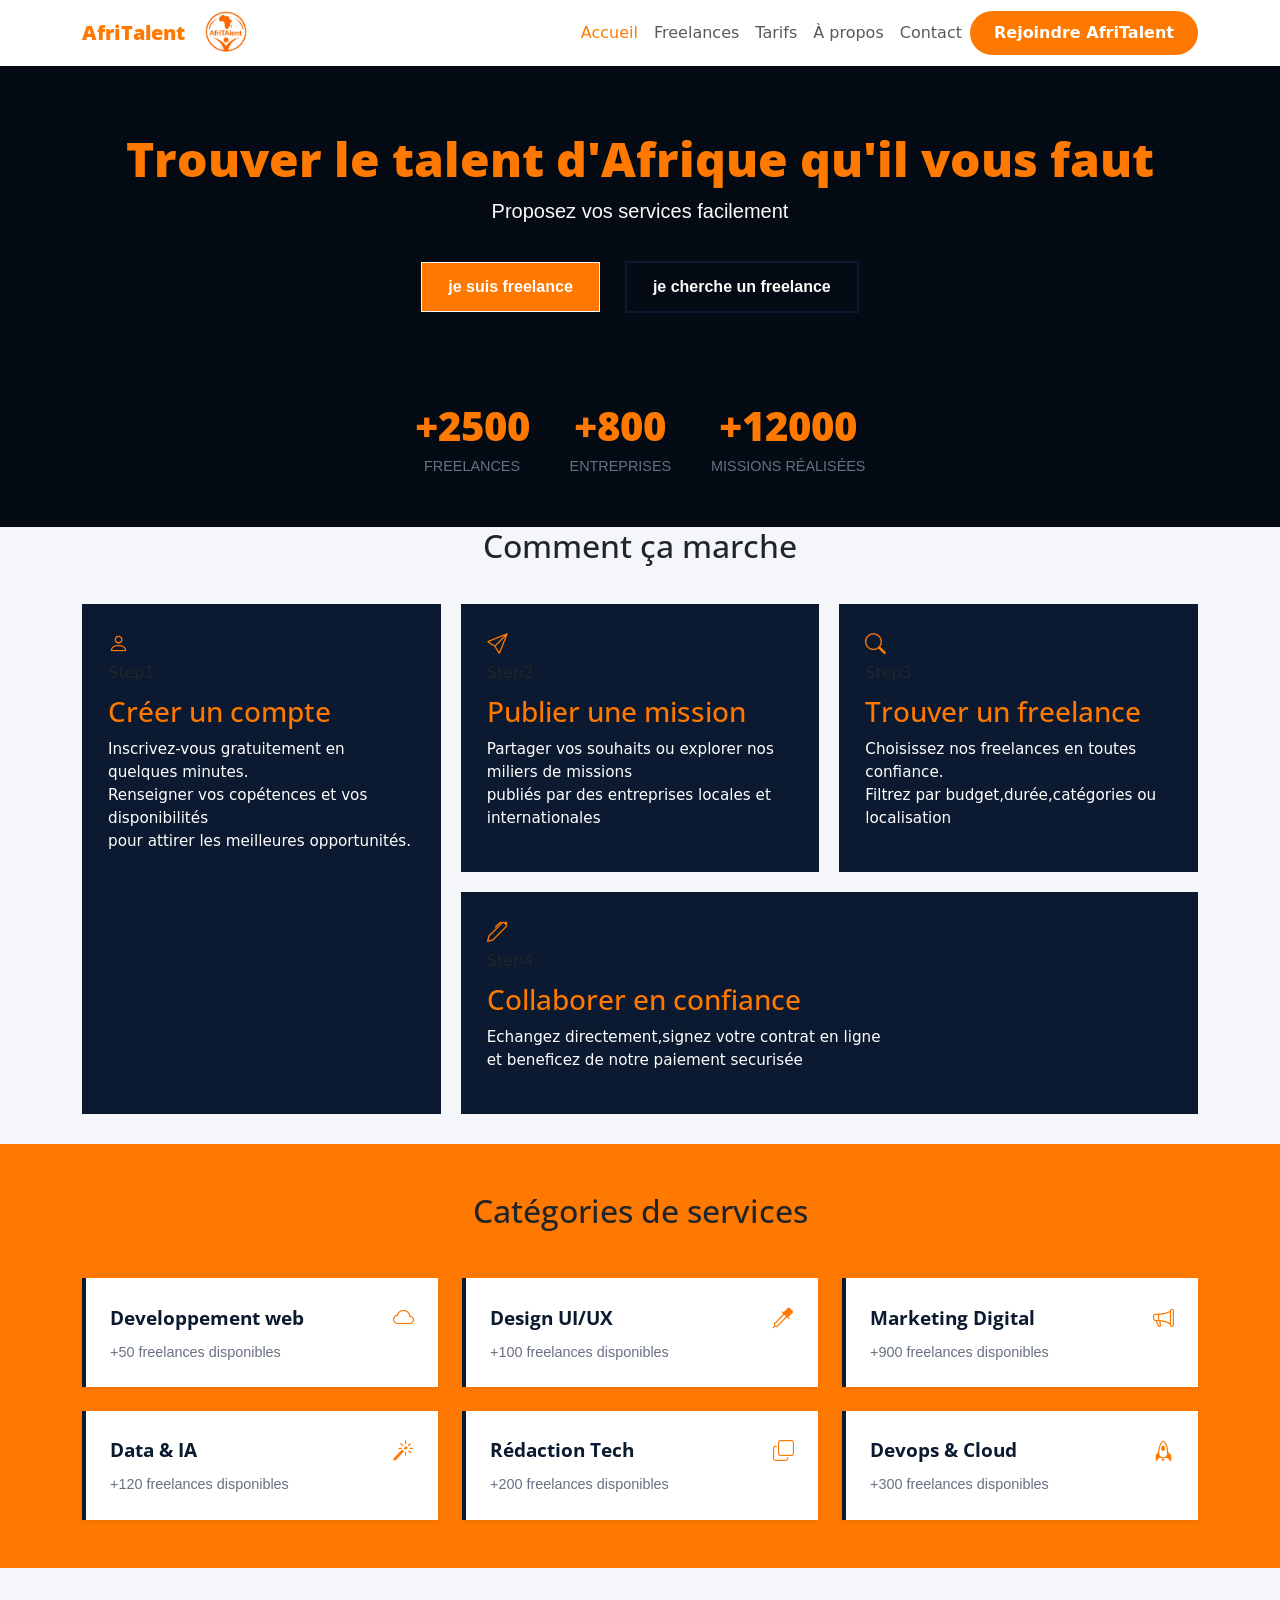
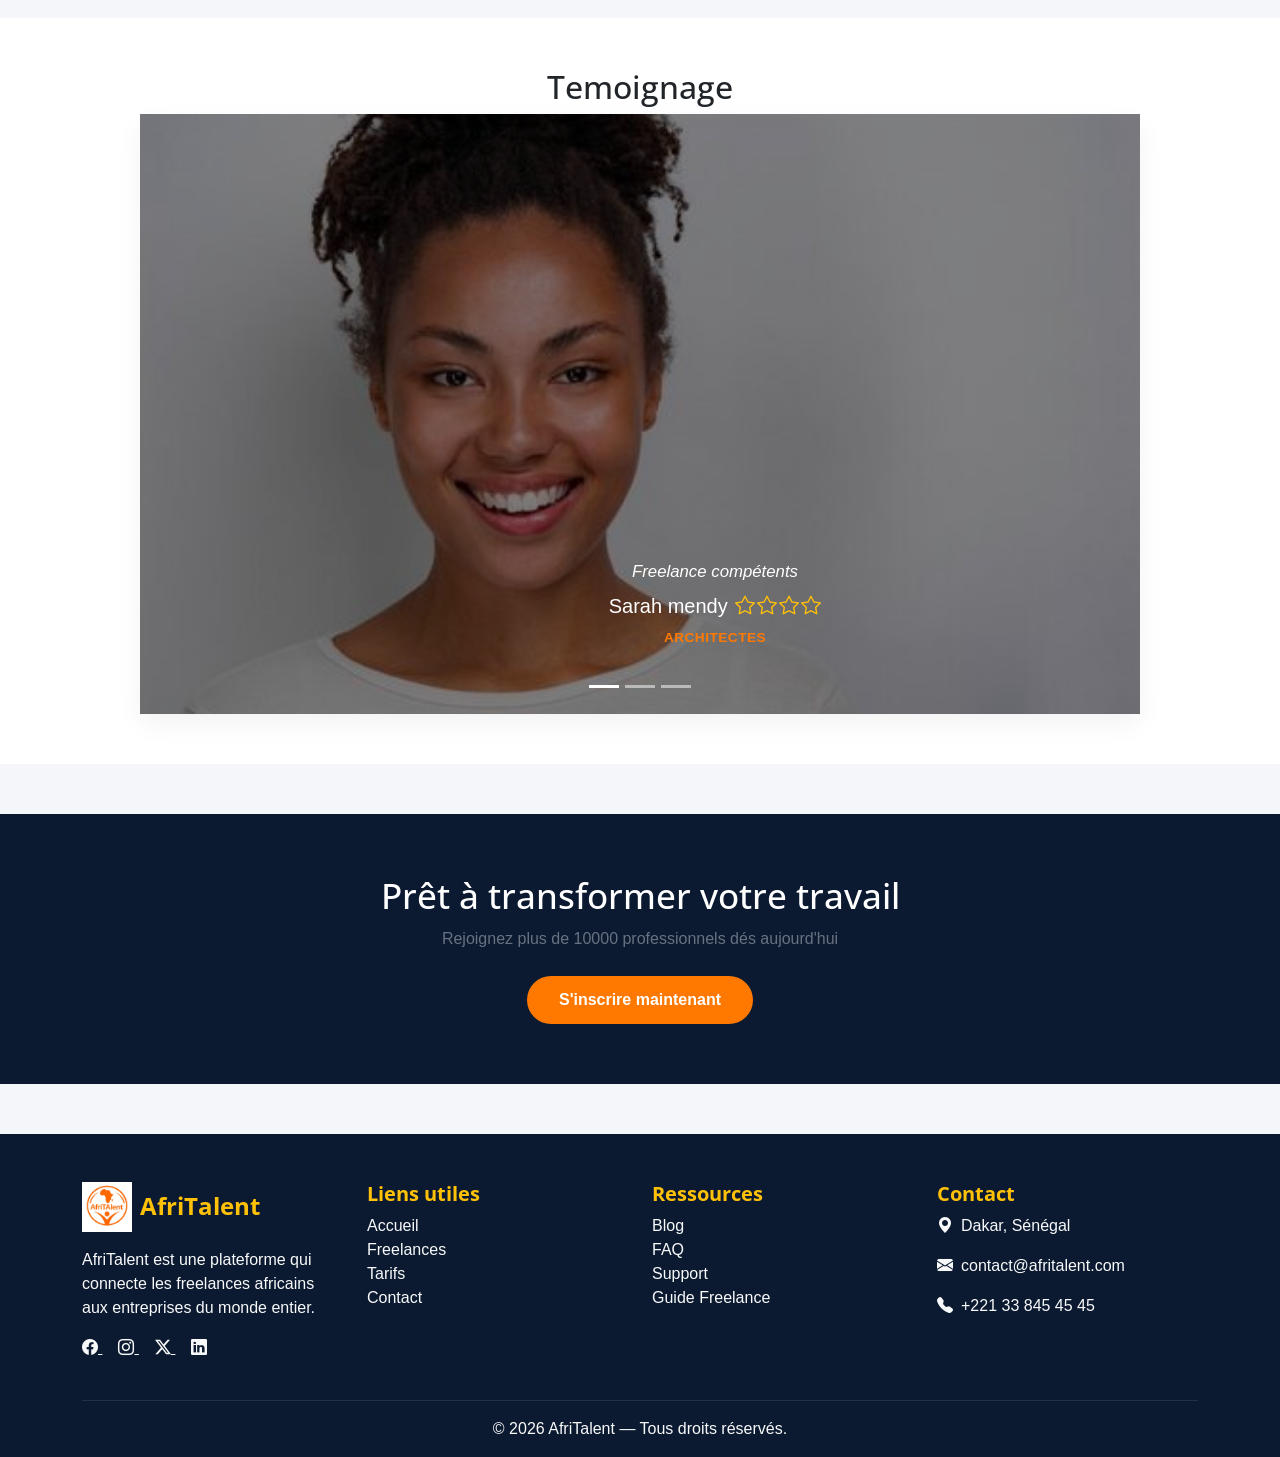
==== commit 3402cc10: "CSS : responsive design mobile et tablette, media queries" ====
--- a/index.html
+++ b/index.html
@@ -66,26 +66,23 @@
 
 
     <!-- section hero -->
-    <section id="hero">
-      <div class="container ">
-        <div>
-          <div>
-            <h1>Trouver le talent d'afrique qu'il vous faut</h1>
-            <p>Proposez vos services facilement</p>
-
-            <a href="freelance.html" class="btn btn-light">je suis freelance</a>
-            <a href="freelance.html" class="btn btn-light"> je cherche un freelance</a>
-          </div>
-        </div>
-
-        <div class="stats mt-5">
-          <div> <span class="counter" data-target="2500">+2500</span>freelances</div>
-          <div> <span class="counter" data-target="800">+800</span>Entreprises</div>
-          <div> <span class="counter" data-target="12000">+12000 </span>missions réalisées</div>
-
-
-        </div>
-      </div>
+<section id="hero">
+  <div class="container">
+    
+        <h1>Trouver le talent d'Afrique qu'il vous faut</h1>
+        <p>Proposez vos services facilement</p>
+
+        <a href="freelance.html" class="btn btn-light">je suis freelance</a>
+        <a href="freelance.html" class="btn btn-light">je cherche un freelance</a>
+      
+    <div class="stats mt-5">
+      <div><span class="counter" data-target="2500">+2500</span> freelances</div>
+      <div><span class="counter" data-target="800">+800</span> Entreprises</div>
+      <div><span class="counter" data-target="12000">+12000</span> missions réalisées</div>
+    </div>
+  </div>
+</section> 
+
 
     </section>
     <!-- Comment ça marche  -->
@@ -127,39 +124,64 @@
       </div>
 
     </section>
-    <!-- Catégories -->
-    <section class="services py-5">
-      <div class="container"></div>
-      <h2 class="text">Catégories de services</h2>
-      <!-- carte 1 -->
-      <div>
-        <div>
-          <div class="Service">Developpement web <i class="bi bi-cloud computing"></i></div>
-          <p>+50 freelances disponibles</p>
-        </div>
-        <div>
-          <div class="Service">design UI/UX <i class="bi bi-eyedropper"></i></div>
-          <p>+100 freelances disponibles</p>
-        </div>
-        <div>
-          <div class="Service">Marketing Digital <i class="bi bi-megaphone"></i></div>
-          <p>+900 freelances disponibles</p>
-        </div>
-        <div class="col-md-4">
-          <div class="Service">Data & IA <i class="bi bi-magic wand"></i></div>
-          <p>+120 freelances disponibles</p>
-        </div>
-        <div>
-          <div class="Service">Rédaction Tech <i class=" bi bi-copy writing"></i></div>
-          <p>+200 freelances disponibles</p>
-        </div>
-        <div>
-          <div class="Service">Devops &cloud <i class="bi bi-rocket"></i></div>
-          <p>+300freelances disponibles</p>
-        </div>
-
-      </div>
-      </div>
+    
+          
+        <!-- CATEGORIES DE SERVICES -->
+      <section class="services py-5">
+      <div class="container">
+        <h2 class="text-center mb-5">Catégories de services</h2>
+        
+        
+        <div class="row g-4">
+          
+          <!-- Carte 1 (col-12 sur mobile, col-md-6 sur tablette, col-lg-4 sur desktop) -->
+          <div class="col-12 col-md-6 col-lg-4">
+            <div class="h-100 p-4 border-start border-4 border-dark bg-white shadow-sm">
+              <div>Developpement web <i class="bi bi-cloud"></i></div>
+              <p class="text-muted small mb-0">+50 freelances disponibles</p>
+            </div>
+          </div>
+          <!-- Carte 2 -->
+          <div class="col-12 col-md-6 col-lg-4">
+            <div class="h-100 p-4 border-start border-4 border-dark bg-white shadow-sm">
+              <div>Design UI/UX <i class="bi bi-eyedropper"></i></div>
+              <p class="text-muted small mb-0">+100 freelances disponibles</p>
+            </div>
+          </div>
+
+          <!-- Carte 3 -->
+          <div class="col-12 col-md-6 col-lg-4">
+            <div class="h-100 p-4 border-start border-4 border-dark bg-white shadow-sm">
+              <div>Marketing Digital <i class="bi bi-megaphone"></i></div>
+              <p class="text-muted small mb-0">+900 freelances disponibles</p>
+            </div>
+          </div>
+          <!-- Carte 4 -->
+          <div class="col-12 col-md-6 col-lg-4">
+            <div class="h-100 p-4 border-start border-4 border-dark bg-white shadow-sm">
+              <div>Data & IA <i class="bi bi-magic"></i></div>
+              <p class="text-muted small mb-0">+120 freelances disponibles</p>
+            </div>
+          </div>
+
+          <!-- Carte 5 -->
+          <div class="col-12 col-md-6 col-lg-4">
+            <div class="h-100 p-4 border-start border-4 border-dark bg-white shadow-sm">
+              <div>Rédaction Tech <i class="bi bi-copy"></i></div>
+              <p class="text-muted small mb-0">+200 freelances disponibles</p>
+            </div>
+          </div>
+          <!-- Carte 6 -->
+          <div class="col-12 col-md-6 col-lg-4">
+            <div class="h-100 p-4 border-start border-4 border-dark bg-white shadow-sm">
+              <div>Devops & Cloud <i class="bi bi-rocket"></i></div>
+              <p class="text-muted small mb-0">+300 freelances disponibles</p>
+            </div>
+          </div>
+
+        </div>
+      </div>
+    </section>
 
     </section>
     <!-- Temoignage -->
@@ -220,7 +242,7 @@
       </div>
     </section>
     <!-- CTA      -->
-    <section class="CTA text ">
+    <section class="CTA text">
       <div>
         <h2>Prêt à transformer votre travail</h2>
         <p>Rejoignez plus de 10000 professionnels dés aujourd'hui</p>
--- a/css/style.css
+++ b/css/style.css
@@ -10,7 +10,7 @@
     --text-muted: #687182;
     /* Police */
   --font-headings:'Open sans',sans-serif;
-  --font-body:'Oswald'sans-serif;
+  --font-body:'Oswald',sans-serif;
     /* Espacement */
 --spacing-section:80px;
 --border-raduis-sm:8px;
@@ -38,7 +38,7 @@
      font-weight:700 ;
 }
         /* Barre de navigation */
-#mainNavbar {
+#mainNavbar { 
     background-color:white;
     backdrop-filter: blur(8px);
     transition:all 0.3s ease;
@@ -52,7 +52,7 @@
 .navbar-brand {
     font-family: var(--font-headings);
     font-weight: 800;
-    color: var(--primary-color) !important;
+    color: var(--primary-color) !important;  
     font-size: 1.5rem;
 }
         /* image */
@@ -92,24 +92,25 @@
                 /* SECTION HERO */
 #hero {
   padding: 100px 0 50px 0;
-  background-color: var(--accent-color);
+  background-color: var(--accent-color);  
   text-align: center;
-   background-image:url(https://media.istockphoto.com/id/2195941735/fr/photo/hall-dentr%C3%A9e-dimmeuble-de-bureaux-daffaires-flou-ou-vue-int%C3%A9rieure-floue-de-lh%C3%B4tel-vers.webp?a=1&b=1&s=612x612&w=0&k=20&c=U4il7U3_2M5AgAvijhhnJNVal7rWabNkK82_x4DsGv8=);
+  background-image:linear-gradient(rgba(0, 0, 0, 0.6), rgba(0, 0, 0, 0.6)), url(https://images.unsplash.com/photo-1625838144804-300f3907c110?w=500&auto=format&fit=crop&q=60&ixlib=rb-4.1.0&ixid=M3wxMjA3fDB8MHxzZWFyY2h8MTA1fHxJTUFHRSUyMFVOJTIwUEVVJTIwRkxPVUUlMjBwb3VyJTIwZm9uZCUyMGFwcGxpY2F0aW9uJTIwcXVpJTIwbW9udHJlJTIwdW4lMjBkZXZlbG9wcGV1cnxlbnwwfHwwfHx8MA%3D%3D);
   background-size: cover !important;
   background-position: center !important;
   background-repeat: no-repeat !important;
+  
 }
 #hero h1 {
   font-family: var(--font-headings);
   font-size: 3rem;
   font-weight:800;
-  color: var(--accent-color);
+  color: var(--primary-color);
   margin-top: 15px;
 }
 #hero h1 + p {
   font-family: var(--font-body);
   font-size: 1.25rem;
-  color: var(--primary-dark);
+  color: var(--text-dark);
   margin-bottom: 30px;
 }
 #hero .btn-light {
@@ -134,9 +135,11 @@
     /* BOUTON2 */
 #hero .btn-light:last-of-type {
   background-color: transparent;
-  color:var(--accent-color) !important;
+  color:var(--text-dark) !important;
   border: 2px solid var(--accent-color);
 }
+
+  
 #hero .btn-light:last-of-type:hover {
   background-color: var(--accent-color);
   color: white !important;
@@ -163,7 +166,12 @@
   font-weight: 800;
   color: var(--primary-color);
 }
-        /* BENTO GRID ET SERVICES */
+
+      /* BENTO GRID ET SERVICES */
+.text {
+  text-align: center;
+}
+
 .grid.bento > .grid {
   display: grid;
   grid-template-columns: repeat(3, 1fr);
@@ -192,69 +200,70 @@
 .grid.bento p { font-size: 0.95rem; color: var(--bg-light); }
 
         /* CATEGORIES DE SERVICES */
+
 .services {
-  background-color: var(--bg-light); 
+  background-color: var(--primary-color);
   padding: 60px 0;
 }
 
-/* Grille aligner vos 6 cartes proprement */
-.services > div:last-of-type {
-  display: grid;
-  grid-template-columns: repeat(auto-fit, minmax(280px, 1fr)); 
-  gap: 20px; /
-  margin-top: 30px;
-}
-
-/* 2. Style de base de chaque Carte de Service */
-.services > div:last-of-type > div {
-  background-color: white;
-  padding: 25px;
-  border-radius: var(--border-radius-sm); 
-  border-left: 4px solid var(--accent-color);
-  box-shadow: 0 2px 5px rgba(0, 0, 0, 0.02);  
-  
-  /*  effets du survol */
-  transition: transform 0.2s ease, box-shadow 0.2s ease, border-color 0.2s ease;
-}
-/* 3. LES 3 EFFETS HOVER (Transformation, Ombre, Couleur) */
-.services > div:last-of-type > div:hover {
-  transform: scale(1.03);                  
-  box-shadow: 0 10px 20px rgba(0, 0, 0, 0.06); 
-  border-left-color: var(--primary-color); 
-}
-
-/* 4. Style du titre et de l'icône  */
-.services .Service {
+/* Style des cartes  */
+.services .border-start {
+  background-color: #ffffff !important;
+  border-left-color: var(--accent-color) !important; 
+  border-radius: var(--border-radius-sm);
+  transition: transform 0.3s ease, box-shadow 0.3s ease, border-left-color 0.3s ease;
+}
+
+/* Style du titre de la catégorie  */
+.services .border-start > div:first-of-type {
   font-family: var(--font-headings);
   font-size: 1.2rem;
   font-weight: 700;
-  color: var(--accent-color); 
+  color: var(--accent-color);
+  margin-bottom: 8px;
   display: flex;
-  justify-content: space-between; 
+  justify-content: space-between;
   align-items: center;
-  margin-bottom: 5px;
-}
-
-/* Style de l'icône à l'intérieur du titre */
-.services .Service i {
-  color: var(--primary-color); 
-  font-size: 1.3rem
-}
-/* 5. Style du texte en dessous */
-.services div > p {
+}
+
+/* Style de l'icône Bootstrap */
+.services .border-start i {
+  color: var(--primary-color);
+  font-size: 1.3rem;
+  transition: transform 0.3s ease;
+}
+
+/* Style du texte du nombre de freelances */
+.services .border-start p {
   font-family: var(--font-body);
   font-size: 0.9rem;
-  color: var(--text-muted); 
-  margin: 0;
-}
-      /* CAROUSEL TEMOIGNAGE */
+  color: var(--text-muted) !important;
+}
+
+
+   /* LES 3 EFFETS AU SURVOL EXIGÉS (HOVER) */
+  
+.services .border-start:hover {
+  transform: translateY(-5px); 
+  box-shadow: 0 12px 24px rgba(0, 0, 0, 0.08) !important;
+  border-left-color: var(--primary-color) !important; 
+}
+
+/*  animation de l'icône au survol de la carte */
+.services .border-start:hover i {
+  transform: scale(1.15);
+}
+            /* CAROUSEL TEMOIGNAGE */
 .temoignage {
   padding: 50px 0;
   background-color: var(--bg-light);
+  text-align: center;
+  margin-top: 50px;
+  margin-bottom: 50px;
 }
     /* LARGEUR DU CAROUSEL */
 .temoignage .carousel {
-  max-width: 800px;
+  max-width: 1000px;
   margin: 0 auto;
   border-radius: var(--border-radius-lg);
   overflow: hidden;
@@ -262,7 +271,7 @@
 }
       /* Cadrage pour les photos */
 .temoignage .carousel-item img {
-  height: 400px;
+  height: 600px;
   object-fit: cover;
   filter: brightness(0.5);
 }
@@ -288,7 +297,7 @@
   font-family: var(--font-body);
   font-size: 1.25rem;
   color: white;
-  margin-bottom: 5px;
+  margin-bottom: 10px;
 }
         /* La COULEUR DES ICONS */
 .temoignage .carousel-caption h5 i {
@@ -304,12 +313,13 @@
   text-transform: uppercase;
   letter-spacing: 0.5px;
 }
- 
-          /* CTA */
+
+ /* CTA */
 section.CTA.text {
   padding: 60px 20px;
   background: var(--accent-color); 
   text-align: center;
+  margin-bottom: 50px;
 }
 section.CTA.text h2 {
   font-family: var(--font-headings);
@@ -341,6 +351,7 @@
   background-color: var(--accent-color) !important ;
   color: #0b1a30 !important;
   font-family: var(--font-body);
+   margin-top: 50px;
 }
 footer h4, footer h5 {
   font-family: var(--font-headings);
@@ -365,4 +376,680 @@
   border-color: var(--primary-color) !important;
 }
 
-
+            /* PAGE FREELANCES */
+
+
+/*  boutons de filtre */
+.btn-group .btn-outline-primary {
+  color: var(--accent-color, #0b1a30);
+  border-color: var(--accent-color, #0b1a30);
+  font-family: var(--font-headings);
+  font-weight: 600;
+  transition: all 0.2s ease; 
+}
+
+/* Changement de couleur au passage de la souris (Hover) */
+.btn-group .btn-outline-primary:hover {
+  background-color: var(--primary-color, #ff7900) !important;
+  border-color: var(--primary-color, #ff7900) !important;
+  color: #ffffff !important; 
+}
+
+/* Couleur du bouton qui reste actif/sélectionné */
+.btn-group .btn-outline-primary.active {
+  background-color: var(--primary-color, #ff7900) !important;
+  border-color: var(--primary-color, #ff7900) !important;
+  color: #ffffff !important;
+}
+
+/* GRILLE DES PROFILS FREELANCES */
+.profile-card {
+    background-color: #e2e7e1  !important;
+    border: 1px solid rgba(0, 0, 0, 0.08);
+    border-radius: var(--border-radius-lg, 12px);
+    overflow: hidden;
+    transition: transform 0.3s ease, box-shadow 0.3s ease;
+}  
+
+/*  images de profil */
+ .profile-card .card-img-top {
+    height: 360px; 
+    object-fit: cover; 
+    border-bottom: 1px solid rgba(0, 0, 0, 0.05);
+} 
+
+/* 3. Typographie à l'intérieur des cartes */
+ .profile-card .card-body {
+    padding: 1.5rem;
+} 
+
+ .profile-card h5 {
+    color: var(--accent-color, #0b1a30);
+    font-family: var(--font-headings);
+    font-size: 1.25rem;
+    margin-bottom: 0.25rem;
+} 
+
+ .profile-card .card-subtitle {
+    color: var(--primary-color, #ff7900) !important;
+    font-weight: 600;
+    font-size: 0.95rem;
+    margin-bottom: 0.75rem;
+} 
+
+ .profile-card .card-text {
+    font-family: var(--font-body);
+    font-size: 0.9rem;
+    color: #495057;
+} 
+
+/* 4. Style des étoiles et tarifs */
+.profile-card .star i {
+    color: #ffc107;
+    margin-right: 2px;
+}
+
+.profile-card .fw-bold {
+    color: var(--accent-color, #0b1a30);
+    font-size: 1.1rem;
+    margin-top: 1rem;
+}
+
+/* 5. Bouton personnalisé */
+.profile-card .btn-primary {
+    background-color: var(--accent-color, #0b1a30);
+    border-color: var(--accent-color, #0b1a30);
+    font-weight: 600;
+    padding: 10px;
+    border-radius: var(--border-radius-sm, 6px);
+    transition: background-color 0.2s ease;
+}
+
+.profile-card .btn-primary:hover {
+    background-color: var(--primary-color, #ff7900);
+    border-color: var(--primary-color, #ff7900);
+}
+
+
+   /* EFFETS AU SURVOL (HOVER EXIGÉ) */
+  
+.profile-card:hover {
+    transform: translateY(-6px);
+    box-shadow: 0 15px 30px rgba(11, 26, 48, 0.12); 
+    border-color: rgba(255, 121, 0, 0.3); 
+}
+
+            /* PAGE TARIFS  */
+
+body {
+  padding-top: 15px !important; 
+}
+.pricing-section {
+  background-color:#ffffff; 
+  padding-top: 150px !important; 
+  padding-bottom: 60px;
+  margin-bottom: 50px;
+  scroll-margin-top: 90px; 
+}
+
+/* Base de vos cartes */
+.pricing-card {
+  background-color: var(--accent-color) !important;
+  border: 1px solid rgba(11, 26, 48, 0.04) !important;
+  border-radius: 20px !important; 
+  box-shadow: 0 10px 30px rgba(11, 26, 48, 0.03) !important; 
+  transition: all 0.3s cubic-bezier(0.4, 0, 0.2, 1);
+}
+
+/* En-tête  */
+.card-header-custom { 
+  padding: 30px 24px 10px 24px;
+  background: var(--text-dark) !important;
+  border: none;
+}
+.card-header-custom h2 {
+  font-family: var(--font-headings);
+  color: var(--primary-color);
+  font-size: 1.5rem;
+  font-weight: 700;
+}
+
+.card-body-custom { padding: 10px 30px 35px 30px; }
+
+/* Montant des offres */
+.card-Montant {
+  font-family: var(--font-headings);
+  color: var(--primary-color);
+  font-size: 2.3rem;
+  font-weight: 800;
+}
+.card-Montant .text-G { font-size: 0.95rem; color: var(--text-muted); }
+
+/* Liste des options */
+.feature-list li {
+  font-family: var(--font-body);
+  font-size: 1rem;
+  padding: 10px 0;
+  color:whitesmoke;
+  display: flex;
+  align-items: center;
+  gap: 12px;
+}
+
+.fa-check, .fa-circle-check {
+  color: #28a745; 
+}
+
+.fa-xmark, .fa-circle-xmark {
+  color: #dc3545; 
+}
+
+
+/* Boutons standards */
+.btn-outline-custom, .btn-afri-submit {
+  border-radius: 50px !important; 
+  padding: 12px 24px;
+  font-weight: 600;
+  font-size: 0.95rem;
+  transition: all 0.23s ease;
+}
+.btn-outline-custom {
+  color: var(--accent-color);
+  border: 1px solid var(--text-muted);
+  background: transparent;
+}
+
+/* LA MISE EN AVANT DU PLAN PRO (RECOMMANDÉ) */
+.pricing-card.featured {
+  position: relative;
+  box-shadow: 0 20px 40px rgba(11, 26, 48, 0.06) !important;
+}
+/* Ajoute une belle ligne supérieure orange lumineuse */
+.pricing-card.featured::before {
+  content: "";
+  position: absolute;
+  top: 0; left: 0; right: 0; height: 5px;
+  background: var(--primary-color, #ff7900);
+  border-radius: 20px 20px 0 0;
+}
+.badge-popular {
+  font-size: 0.75rem; background: rgba(255, 121, 0, 0.1);
+  color: var(--accent-color); padding: 4px 12px; border-radius: 50px;
+  font-weight: 700; margin-left: 6px;
+}
+.btn-custom-primary, .btn-afri-submit {
+  background: var(--primary-color);
+  border: none; border-radius: 50px !important; padding: 12px 24px; font-weight: 600;
+}
+
+/*EFFETS AU SURVOL */
+.pricing-card:hover {
+  transform: translateY(-8px);
+  box-shadow: 0 20px 40px rgba(11, 26, 48, 0.08) !important; 
+  border-color: rgba(255, 121, 0, 0.2) !important;
+}
+.btn-outline-custom:hover {
+  background-color: var(--primary-color)!important ;
+  border-color: var(--accent-color) !important;
+  color: #ffffff !important;
+}
+.btn-custom-primary:hover, .btn-afri-submit:hover {
+  background-color: var(--primary-color) !important;
+  color:floralwhite !important;
+  transform: translateY(-1px);
+  box-shadow: 0 5px 15px rgba(13, 110, 253, 0.25);
+}
+/* SECTION FAQ (ACCORDÉON BOOTSTRAP) */
+
+/* Titre de la FAQ */
+.text-Q {
+  font-family: var(--font-headings);
+  color: var(--primary-color);
+  font-weight: 700;
+  text-align: center;
+  margin-bottom: 30px;
+}
+
+/* Style général de l'accordéon */
+#accordionFAQ {
+  border-radius: var(--border-radius-lg, 12px);
+  overflow: hidden;
+  box-shadow: 0 4px 15px rgba(0, 0, 0, 0.03);
+}
+
+/* Style de chaque élément de l'accordéon */
+#accordionFAQ .accordion-item {
+  border: 1px solid rgba(0, 0, 0, 0.08);
+  margin-bottom: 10px; 
+  border-radius: var(--border-radius-sm, 6px) !important;
+  overflow: hidden;
+}
+
+/* Style des boutons de questions (Fermés) */
+#accordionFAQ .accordion-button {
+  font-family: var(--font-headings);
+  font-weight: 600;
+  color: var(--text-dark);
+  background-color:var(--accent-color);
+  padding: 18px 24px;
+  transition: all 0.2s ease;
+}
+
+
+/* 1. Effet au passage de la souris (Hover) sur la question */
+#accordionFAQ .accordion-button:not(.disabled):hover {
+  color: var(--primary-color);
+  background-color: rgba(255, 121, 0, 0.02);
+}
+
+/* 2. État Ouvert (Quand la question est cliquée) */
+#accordionFAQ .accordion-button:not(.collapsed) {
+  color: #ffffff !important; 
+  background-color: var(--accent-color) !important; 
+  box-shadow: none; 
+}
+
+/* 3. Changement de couleur de la petite flèche de Bootstrap */
+#accordionFAQ .accordion-button::after {
+  transition: transform 0.2s ease, filter 0.2s ease;
+}
+
+/* Rend la flèche blanche lorsque l'accordéon est ouvert */
+#accordionFAQ .accordion-button:not(.collapsed)::after {
+  filter: brightness(0) invert(1);
+}
+
+/* Corps de la réponse */
+#accordionFAQ .accordion-body {
+  font-family: var(--font-body);
+  font-size: 1rem;
+  color: #495057;
+  background-color: #ffffff;
+  line-height: 1.6;
+  padding: 20px 24px;
+  border-top: 1px solid rgba(0, 0, 0, 0.05);
+}
+
+
+            /* PAGE A PROPOS(ABOUT) */
+/* SECTION NOTRE HISTOIRE (STYLE GLOBAL) */
+
+.histoire-section {
+  background-color: var(--bg-light, #ffffff);
+  padding: 60px 0;
+  
+}
+
+/* Titre principal de la section */
+.histoire-title {
+  font-family: var(--font-headings);
+  color: var(--primary-color);
+  font-weight: 700;
+  font-size: 2.2rem;
+}
+
+/* Paragraphes de texte */
+.histoire-text {
+  font-family: var(--font-body);
+  font-size: 1.1rem;
+  color: #495057;
+  line-height: 1.7;
+}
+
+/* Conteneur d'image masqué*/
+.histoire-img-container {
+  border-radius: var(--border-radius-lg, 12px);
+  overflow: hidden;
+  box-shadow: 0 10px 30px rgba(11, 26, 48, 0.1);
+  
+}
+
+/* Image fluide */
+.histoire-img-container img {
+  width: 100%;
+  height: auto;
+  display: block;
+  transition: transform 0.4s ease; 
+  
+}
+
+/* EFFET DE SURVOL CSS EXIGÉ (HOVER VISUE) */
+.histoire-img-container:hover img {
+  transform: scale(1.05);   
+}
+
+/* SECTION NOS VALEURS (GRILLE BOOTSTRAP) */
+
+.valeurs-section {
+  background-color: rgba(0, 128, 0, 0.363);
+  padding: 60px 0;
+}
+
+/* Titre principal */
+.valeurs-main-title {
+  font-family: var(--font-headings);
+  color: var(--accent-color, #0b1a30);
+  font-weight: 700;
+  font-size: 2.2rem;
+}
+
+/* Base de chaque bloc de valeur */
+.valeur-card {
+  background-color: transparent;
+  border-radius: var(--border-radius-lg, 12px);
+  border: 1px solid transparent;
+  transition: background-color 0.3s ease, transform 0.3s ease, border-color 0.3s ease;
+}
+
+/* Style de l'icône */
+.valeur-icon i {
+  color: var(--primary-color, #ff7900);
+  font-size: 2.5rem;
+  display: inline-block;
+  transition: transform 0.3s ease;
+}
+
+/* Titres des valeurs (Innovation, Excellence, etc.) */
+.valeur-title {
+  font-family: var(--font-headings);
+  color: var(--accent-color, #0b1a30);
+  font-size: 1.3rem;
+  font-weight: 700;
+}
+
+/* Descriptifs sous les titres */
+.valeur-text {
+  font-family: var(--font-body);
+  font-size: 1rem;
+  color: #687182;
+  line-height: 1.5;
+}
+
+/* EFFET DE SURVOL CSS EXIGÉ (HOVER VISUEL) */
+.valeur-card:hover {
+  background-color: rgba(255, 121, 0, 0.04); 
+  border-color: rgba(255, 121, 0, 0.15);
+  transform: translateY(-4px); 
+}
+
+/* Animation sur l'icône pendant le survol */
+.valeur-card:hover .valeur-icon i {
+  transform: scale(1.1); 
+}
+
+
+/* SECTION L'ÉQUIPE */
+
+.team-section {
+  background-color:#1e3d59;
+  padding: 60px 0;
+}
+
+/* Titre de section */
+.team-main-title {
+  font-family: var(--font-headings);
+  color: var(--accent-color, #0b1a30);
+  font-weight: 700;
+  font-size: 2.2rem;
+}
+
+/* Style de base de chaque carte membre */
+.team-card {
+  background-color: #ffffff !important;
+  border: 1px solid rgba(0, 0, 0, 0.06) !important;
+  border-radius: var(--border-radius-lg, 16px) !important;
+  transition: transform 0.3s ease, box-shadow 0.3s ease, border-color 0.3s ease;
+}
+
+/* Uniformisation des avatars (Ronds et bordés) */
+.team-avatar {
+  width: 100px;
+  height: 100px;
+  border-radius: 50%;
+  object-fit: cover;
+  border: 4px solid rgba(255, 121, 0, 0.1); 
+  transition: border-color 0.3s ease;
+}
+
+/* Noms et Rôles */
+.team-name {
+  font-family: var(--font-headings);
+  color: var(--accent-color, #0b1a30);
+  font-size: 1.25rem;
+  font-weight: 700;
+}
+
+.team-role {
+  font-family: var(--font-body);
+  color: var(--primary-color, #ff7900); 
+  font-weight: 500;
+  font-size: 0.95rem;
+}
+
+/* Liens réseaux sociaux */
+.team-socials a {
+  color: var(--text-muted, #687182);
+  font-size: 1.2rem;
+  transition: color 0.2s ease, transform 0.2s ease;
+  display: inline-block;
+}
+
+/* Hover individuel sur une icône sociale */
+.team-socials a:hover {
+  color: var(--accent-color, #0b1a30);
+  transform: scale(1.2);
+}
+
+/* EFFET DE SURVOL CSS EXIGÉ (HOVER DES CARTES)*/
+.team-card:hover {
+  transform: translateY(-8px); 
+  box-shadow: 0 15px 30px rgba(11, 26, 48, 0.1) !important; 
+  border-color: rgba(255, 121, 0, 0.25) !important; 
+}
+
+.team-card:hover .team-avatar {
+  border-color: var(--primary-color, #ff7900); 
+}
+
+
+/* SECTION CHIFFRES CLÉS (BENTO GRID RESPONSIVE) */
+
+.stats-bento-section {
+  background-color: var(--accent-color, #0b1a30); 
+  padding: 60px 0;
+}
+
+.bento-main-title {
+  font-family: var(--font-headings);
+  color: #ffffff;
+  font-weight: 700;
+  font-size: 2.2rem;
+}
+
+/* Style commun à tous les pavés du Bento */
+.bento-item {
+  border-radius: var(--border-radius-lg, 24px);
+  box-shadow: 0 8px 20px rgba(0, 0, 0, 0.1);
+  transition: transform 0.3s ease, box-shadow 0.3s ease;
+  min-height: 140px; 
+}
+
+/* Couleurs spécifiques des blocs  */
+.item-projets { background-color: #1e3d59; }
+.item-pays    { background-color: var(--primary-color, #ff7900); } 
+.item-experts { background-color: #17b978; } 
+.item-users   { background-color: #438a5e; }
+
+/* Typographie des compteurs */
+.stat-counter {
+  font-family: var(--font-headings);
+  font-size: 3rem;
+  font-weight: 800;
+  line-height: 1.1;
+  margin-bottom: 5px;
+}
+
+.text-dark-bento { color: var(--accent-color, #0b1a30) !important; }
+
+/* Libellés sous les chiffres */
+.bento-label {
+  font-family: var(--font-body);
+  text-transform: uppercase;
+  letter-spacing: 1px;
+  font-size: 0.85rem;
+  opacity: 0.9;
+}
+
+/* EFFET DE SURVOL CSS EXIGÉ (HOVER) */
+.bento-item:hover {
+  transform: scale(1.03); 
+  box-shadow: 0 15px 30px rgba(0, 0, 0, 0.25);
+  z-index: 2;
+}
+/* Configuration asymétrique des coordonnées de tuiles */
+  .item-projets      { grid-column: span 2; }
+  .item-satisfaction { grid-column: 4; grid-row: span 2; }
+  .item-users        { grid-column: span 2; }
+
+
+
+
+      /* PAGE CONTACT */
+body { background-color: #f4f6f9 !important; }
+
+.contact-section {
+  background-color: var(--primary-color) !important;
+   
+}
+
+.contact-section::before {
+  content: "";
+  display: block;
+  height: 100px; 
+  width: 100%;
+}
+
+
+.contact-form-wrapper {
+  border-radius: var(--border-radius-lg, 16px);
+  border: 1px solid rgba(0, 0, 0, 0.05);
+}
+
+.text-accent {
+  color: var(--accent-color, #0b1a30);
+}
+
+/* Design des inputs et selecteurs */
+.contact-section .form-control,
+.contact-section .form-select {
+  padding: 12px 16px;
+  font-family: var(--font-body);
+  border: 1px solid #ced4da;
+  border-radius: var(--border-radius-sm, 8px);
+  transition: border-color 0.2s ease, box-shadow 0.2s ease;
+}
+
+/* EFFET INTERACTIF AU FOCUS  */
+.contact-section .form-control:focus,
+.contact-section .form-select:focus {
+  border-color: var(--primary-color, #ff7900) !important;
+  box-shadow: 0 0 0 0.25rem rgba(255, 121, 0, 0.15) !important;
+  outline: 0;
+}
+
+/* Messages d'erreurs */
+.error-msg {
+  font-size: 0.82rem;
+  font-weight: 500;
+  min-height: 18px;
+}
+
+/* Bouton soumission */
+.btn-afri-submit {
+  background-color: var(--primary-color, #ff7900);
+  color: #ffffff;
+  border: 2px solid var(--primary-color, #ff7900);
+  border-radius: 50px;
+  transition: all 0.2s ease;
+}
+
+.btn-afri-submit:hover {
+  background-color: var(--primary-dark, #1e2229);
+  border-color: var(--primary-dark, #1e2229);
+  color: #ffffff;
+  transform: translateY(-2px);
+}
+
+/* Boîtier Coordonnées Droite */
+.contact-info-wrapper {
+  background-color: var(--accent-color, #0b1a30);
+  border-radius: var(--border-radius-lg, 16px);
+}
+
+.contact-details-list p {
+  font-family: var(--font-body);
+  font-size: 1.05rem;
+}
+
+.text-orange {
+  color: var(--primary-color, #ff7900);
+}
+
+/* Rendre l'iframe Google Maps 100% Flexible pour le mobile */
+.map-responsive-container {
+  border-radius: var(--border-radius-sm, 8px);
+  overflow: hidden;
+  border: 3px solid rgba(255, 255, 255, 0.1);
+}
+
+.map-responsive-container iframe {
+  display: block;
+}
+/* Supprime  tous les contrôles de carrousel */
+.carousel-control-prev, 
+.carousel-control-next,
+.prev, 
+.next, 
+.arrow-left, 
+.arrow-right {
+    display: none !important;
+    visibility: hidden !important;
+    opacity: 0 !important;
+}
+
+
+ /*  RÉINITIALISATION GLOBALE (À METTRE TOUT EN HAUT DU FICHIER) */
+*, *::before, *::after {
+  box-sizing: border-box; 
+  margin: 0;              
+  padding: 0;             
+}
+   /*  ADAPTATION MOBILE (À METTRE TOUT EN BAS DU FICHIER).  */
+@media (max-width: 767px) {
+  
+  /*  SUPERPOSITION  DES CONTENEURS PRINCIPAUX */
+  .grid, .grid.bento, [class*="tarif"], [class*="marche"] {
+    display: block !important;  
+    width: 100% !important;     
+    padding: 0 15px !important; 
+  }
+
+  /* 2. LARGEUR MAXIMALE POUR TOUS LES BLOCS ENFANTS DIRECTS */
+  .grid > *, [class*="tarif"] > *, [class*="marche"] > * {
+    width: 100% !important;
+    max-width: 100% !important;
+    margin: 0 0 20px 0 !important; 
+  }
+
+  /* 3. SÉCURITÉ ABSOLUE pour empecher le debordement */
+  html, body, img {
+    max-width: 100% !important;
+    overflow-x: hidden !important; 
+  }
+}
+
+
+
+
+
+
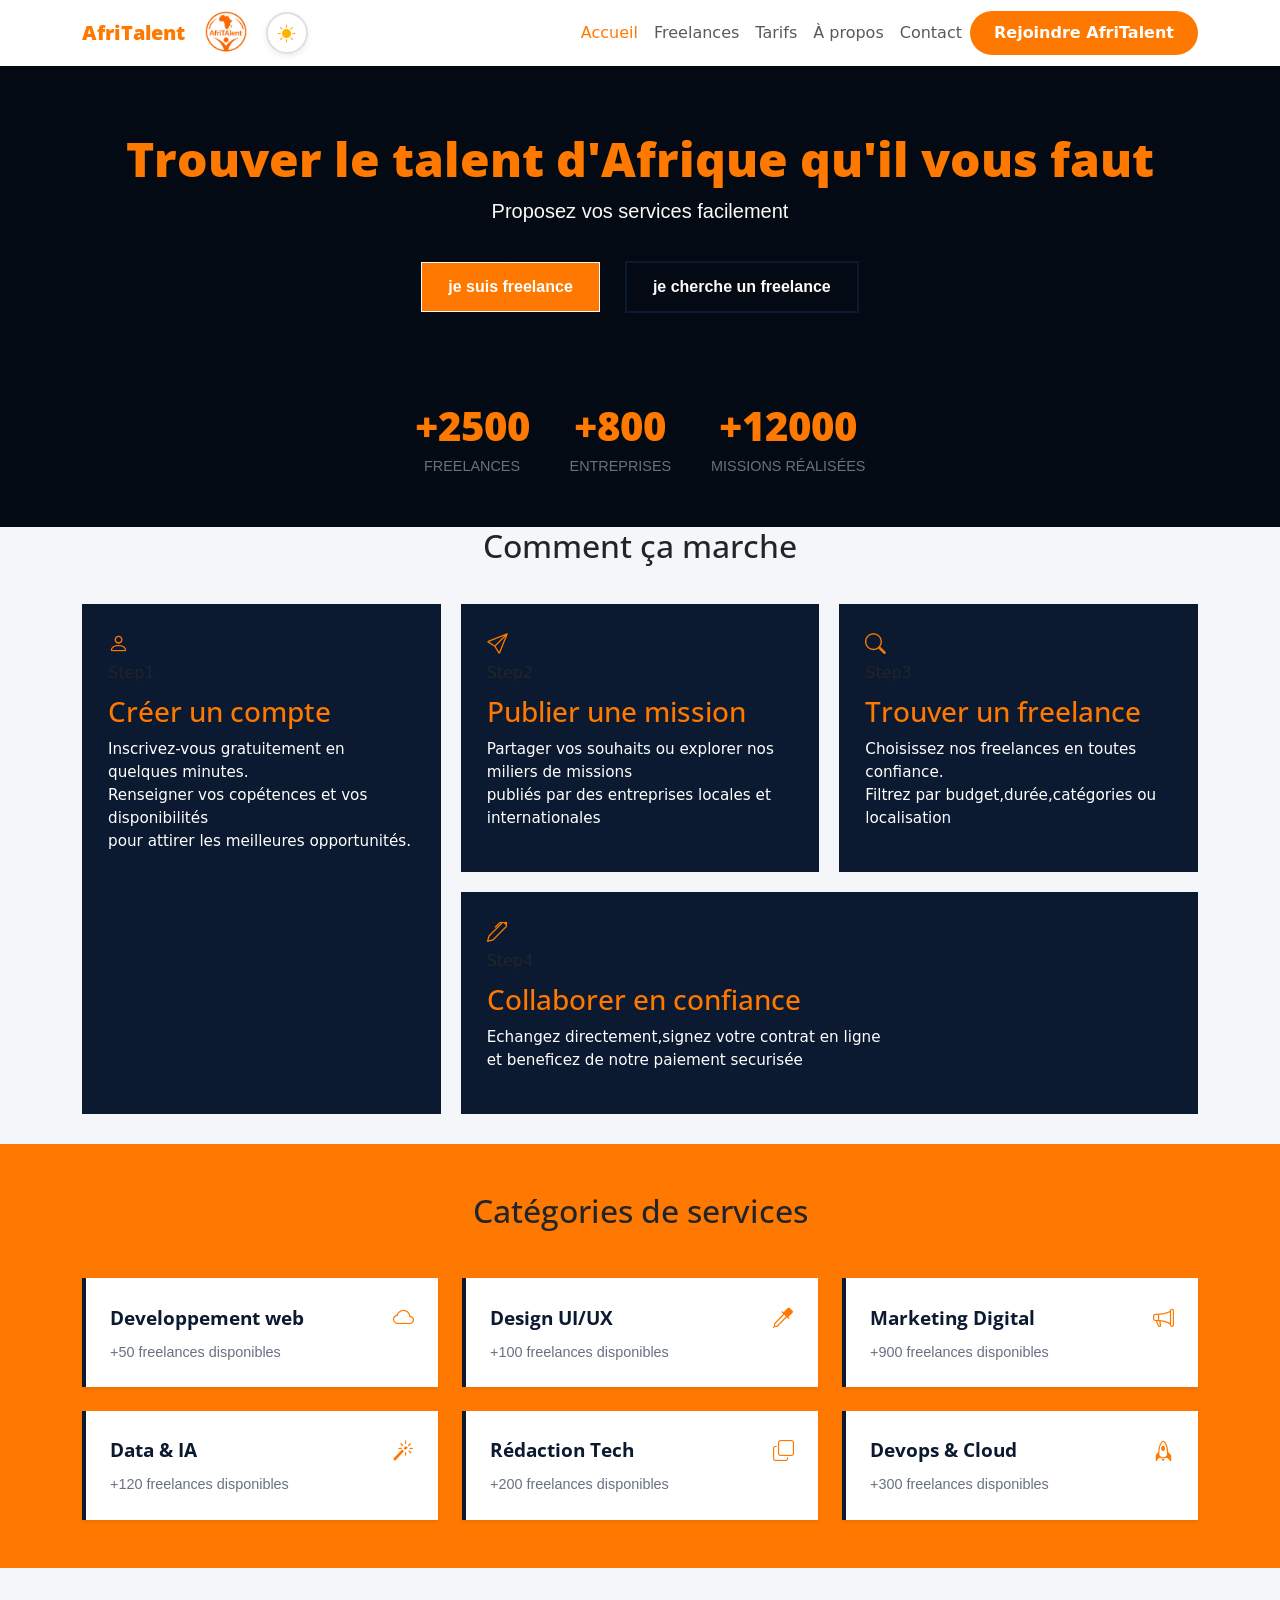
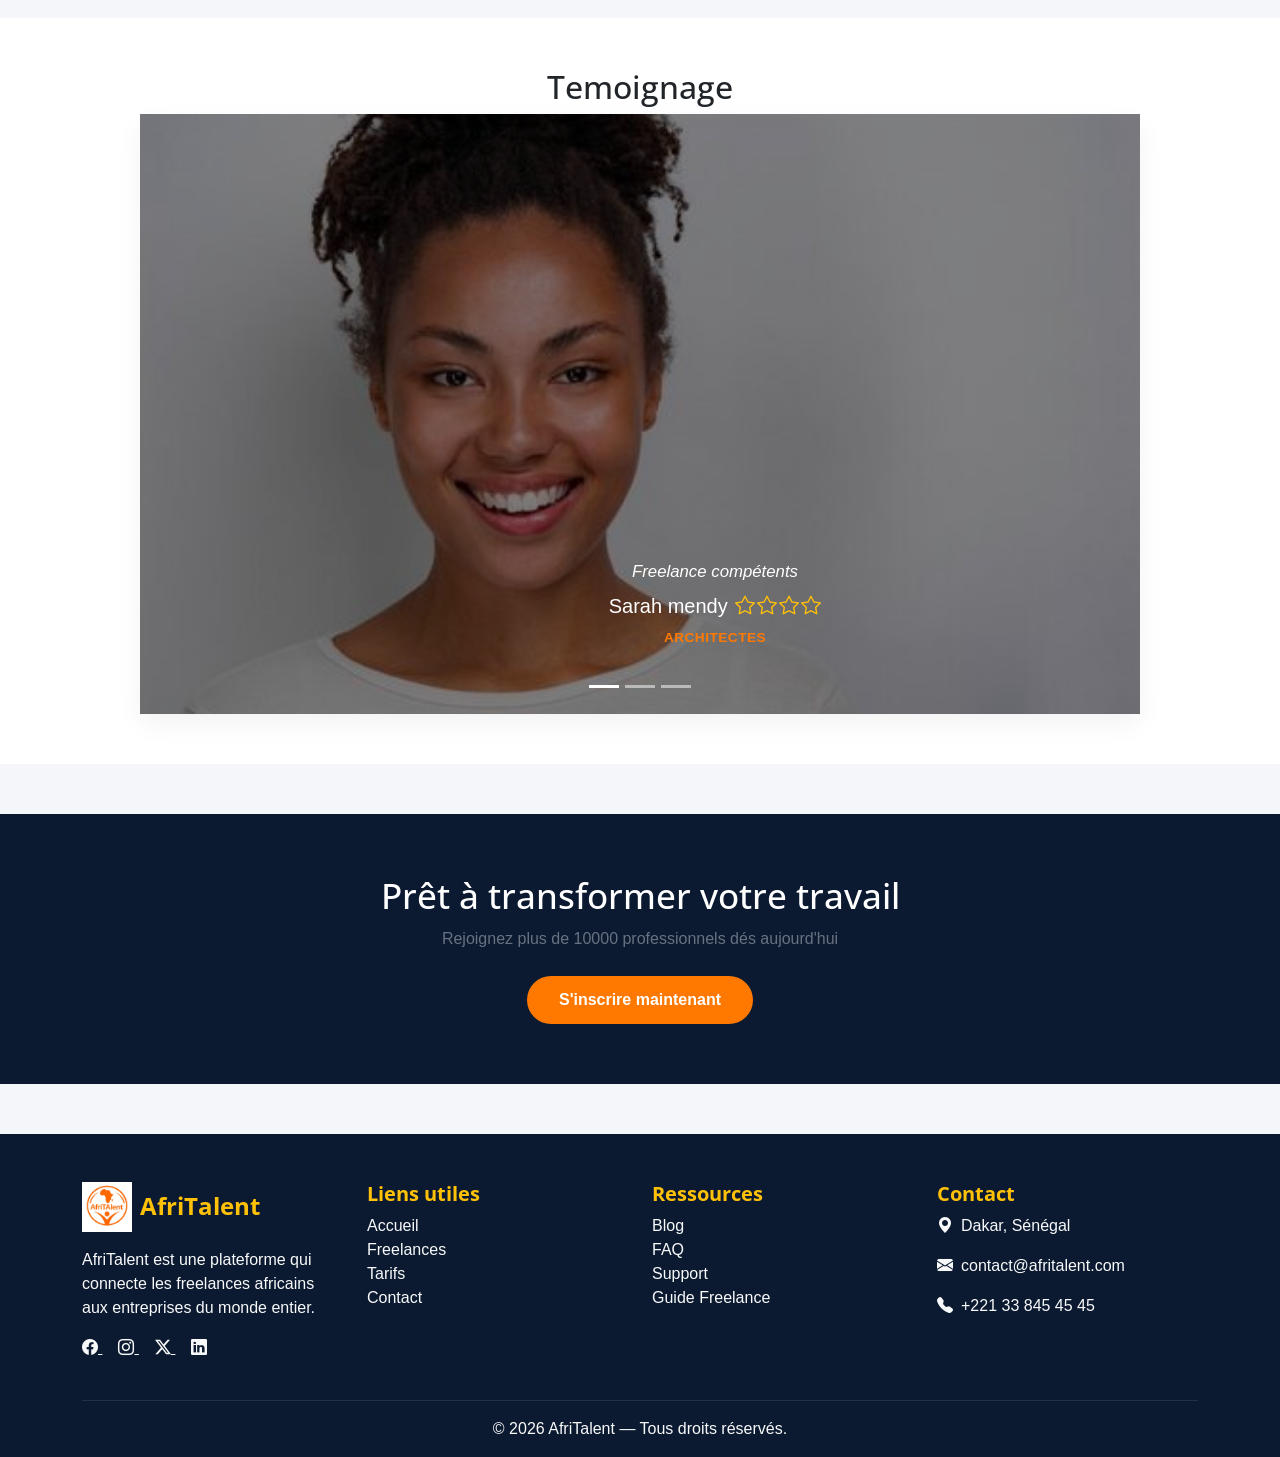
==== commit fe88e17a: "JS : dark mode avec localStorage, navbar dynamique au scroll" ====
--- a/index.html
+++ b/index.html
@@ -16,12 +16,17 @@
   <!-- HEADER / NAVBAR -->
   <nav class="navbar navbar-expand-lg navbar-light fixed-top shadow-sm" id="mainNavbar">
     <div class="container">
-
-      <!-- Logo -->
+      
+     <!-- Logo -->
       <a class="navbar-brand" href="index.html">
         AfriTalent
       </a>
       <img src="images/logo.jpg" alt="" height="50" width="50">
+      <button id="theme-toggle" class="btn-mode-visuel" aria-label="Changer de thème">
+    <i class="bi bi-sun-fill icon-theme"></i>
+</button>
+
+</button>
 
       <!-- Bouton menu mobile -->
       <button class="navbar-toggler" type="button" data-bs-toggle="collapse" data-bs-target="#menuNavbar">
@@ -343,6 +348,8 @@
   document.getElementById("year").textContent =
   new Date().getFullYear();
 </script>
+
+<button id="back-to-top" aria-label="Retour en haut">⬆️</button>
     
 
   <script src="https://cdn.jsdelivr.net/npm/bootstrap@5.3.8/dist/js/bootstrap.bundle.min.js"></script>
--- a/css/style.css
+++ b/css/style.css
@@ -1048,8 +1048,91 @@
   }
 }
 
-
-
-
-
-
+    /* CSS(commit 6) */
+/*  LE MODE SOMBRE POUR TOUTES LES PAGES  */
+html[data-theme="dark"], 
+[data-theme="dark"] body {
+  background-color: #0c0c0e !important; 
+}
+
+/* La navbar s'adapte aussi au fond noir */
+[data-theme="dark"] #mainNavbar {
+  background-color: #16161a !important; 
+}
+/* CONFIGURATION DU BOUTON (MODE CLAIR) */
+.btn-mode-visuel {
+  width: 42px;
+  height: 42px;
+  border-radius: 50%;
+  border: 2px solid #e0e0e0;
+  background-color: #ffffff;
+  display: flex;
+  align-items: center;
+  justify-content: center;
+  cursor: pointer;
+  box-shadow: 0 2px 6px rgba(0, 0, 0, 0.08);
+  transition: all 0.3s ease;
+}
+
+/* LE SOLEIL EN MODE CLAIR */
+.icon-theme {
+  font-size: 18px;
+  color: #ffb300 !important; 
+  transition: transform 0.4s ease, color 0.3s ease;
+}
+.btn-mode-visuel:hover {
+  background-color: #f0f0f0;
+  transform: scale(1.05);
+}
+/*  CONFIGURATION DU BOUTON (MODE SOMBRE)  */
+[data-theme="dark"] .btn-mode-visuel {
+  background-color: #222222 !important;
+  border-color: #444444 !important;
+}
+
+/* LA LUNE EN MODE SOMBRE */
+[data-theme="dark"] .icon-theme {
+  color: #cccccc !important;
+  transform: rotate(360deg);  
+}
+/*  LA NAVBAR AU SCROLL (Shrink & Ombre) */
+#mainNavbar {
+  transition: padding 0.3s ease, background-color 0.3s ease, box-shadow 0.3s ease;
+}
+
+#mainNavbar.scrolled {
+  padding-top: 5px !important;
+  padding-bottom: 5px !important;
+  box-shadow: 0 4px 12px rgba(0, 0, 0, 0.15) !important;
+}
+
+/*  BOUTON RETOUR EN HAUT  */
+#back-to-top {
+  position: fixed;
+  bottom: 25px;
+  right: 25px;
+  padding: 10px 15px;
+  font-size: 18px;
+  background-color: var(--text-muted);
+  color: white;
+  border: 1px solid white;
+  border-radius: 50%;
+  cursor: pointer;
+  z-index: 1050;
+  opacity: 0;
+  visibility: hidden;
+  transition: opacity 0.3s ease, visibility 0.3s ease;
+}
+
+#back-to-top.visible {
+  opacity: 1;
+  visibility: visible;
+}
+/* Ajoute un espace de 15 pixels à droite du logo */
+.navbar-brand + img {
+  margin-right: 15px; 
+}
+
+
+
+
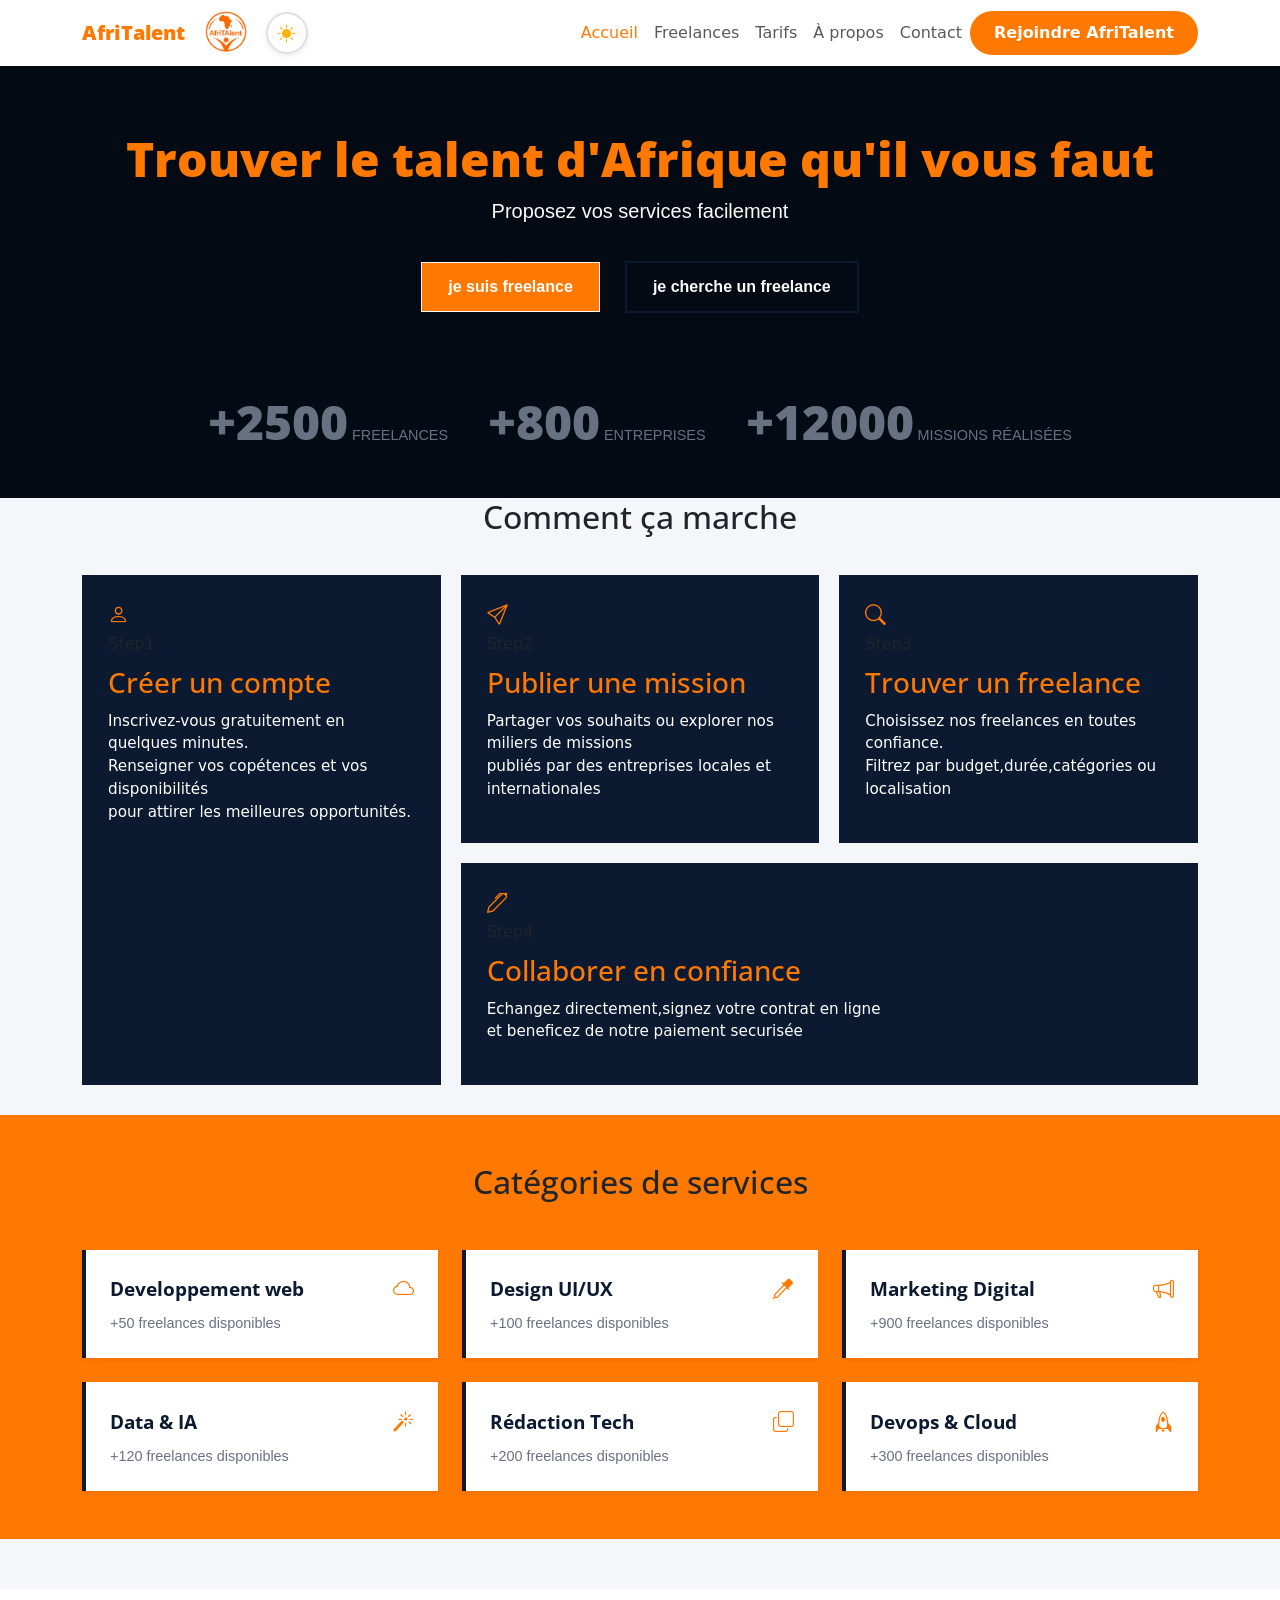
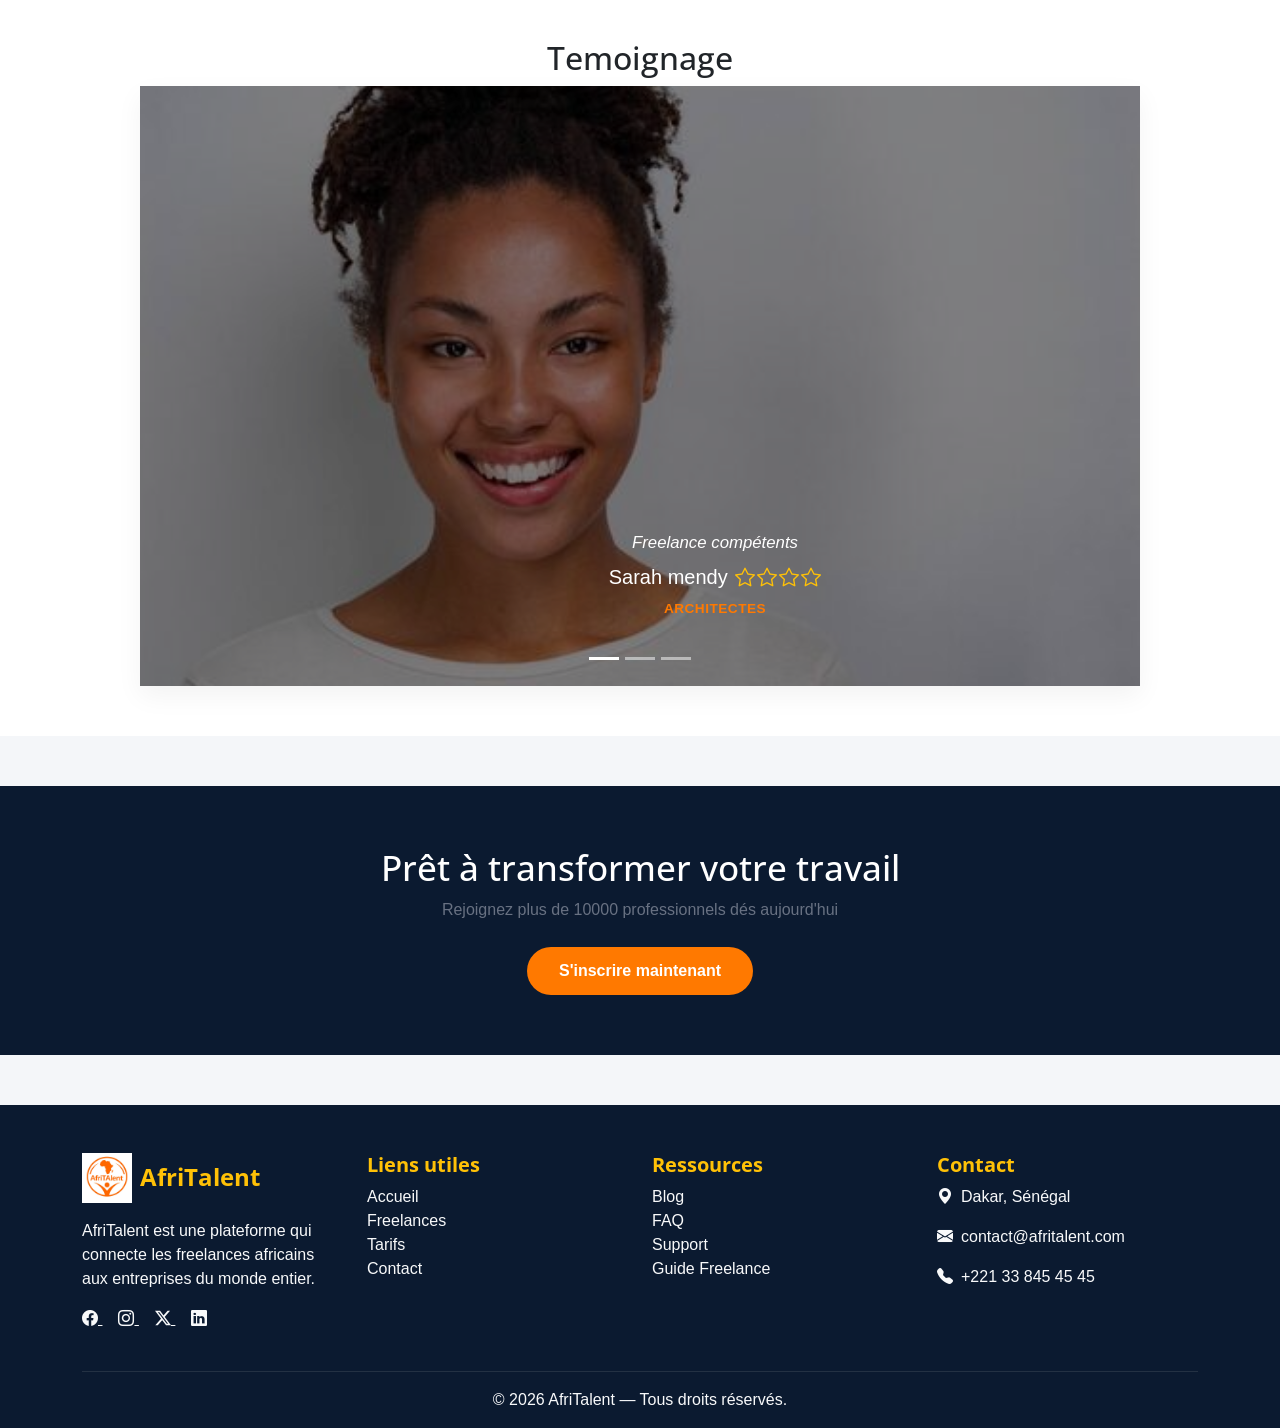
==== commit 4df893c0: "JS : compteurs animés au scroll et animations fade-in des sections" ====
--- a/index.html
+++ b/index.html
@@ -81,9 +81,9 @@
         <a href="freelance.html" class="btn btn-light">je cherche un freelance</a>
       
     <div class="stats mt-5">
-      <div><span class="counter" data-target="2500">+2500</span> freelances</div>
-      <div><span class="counter" data-target="800">+800</span> Entreprises</div>
-      <div><span class="counter" data-target="12000">+12000</span> missions réalisées</div>
+      <div><span class="stat-counter" data-target="2500">+2500</span> freelances</div>
+      <div><span class="stat-counter" data-target="800">+800</span> Entreprises</div>
+      <div><span class="stat-counter" data-target="12000">+12000</span> missions réalisées</div>
     </div>
   </div>
 </section> 
--- a/css/style.css
+++ b/css/style.css
@@ -1133,6 +1133,18 @@
   margin-right: 15px; 
 }
 
-
-
-
+          /* FADE IN SECTION (about/NOTRE HISTOIRE) */
+.fade-in-section {
+  opacity: 0;
+  transform: translateY(50px); 
+  transition: opacity 0.8s ease-out, transform 0.8s ease-out;
+  
+}
+
+/* javascript au scroll */
+.fade-in-section.is-visible {
+  opacity: 1;
+  transform: translateY(0);
+}
+
+
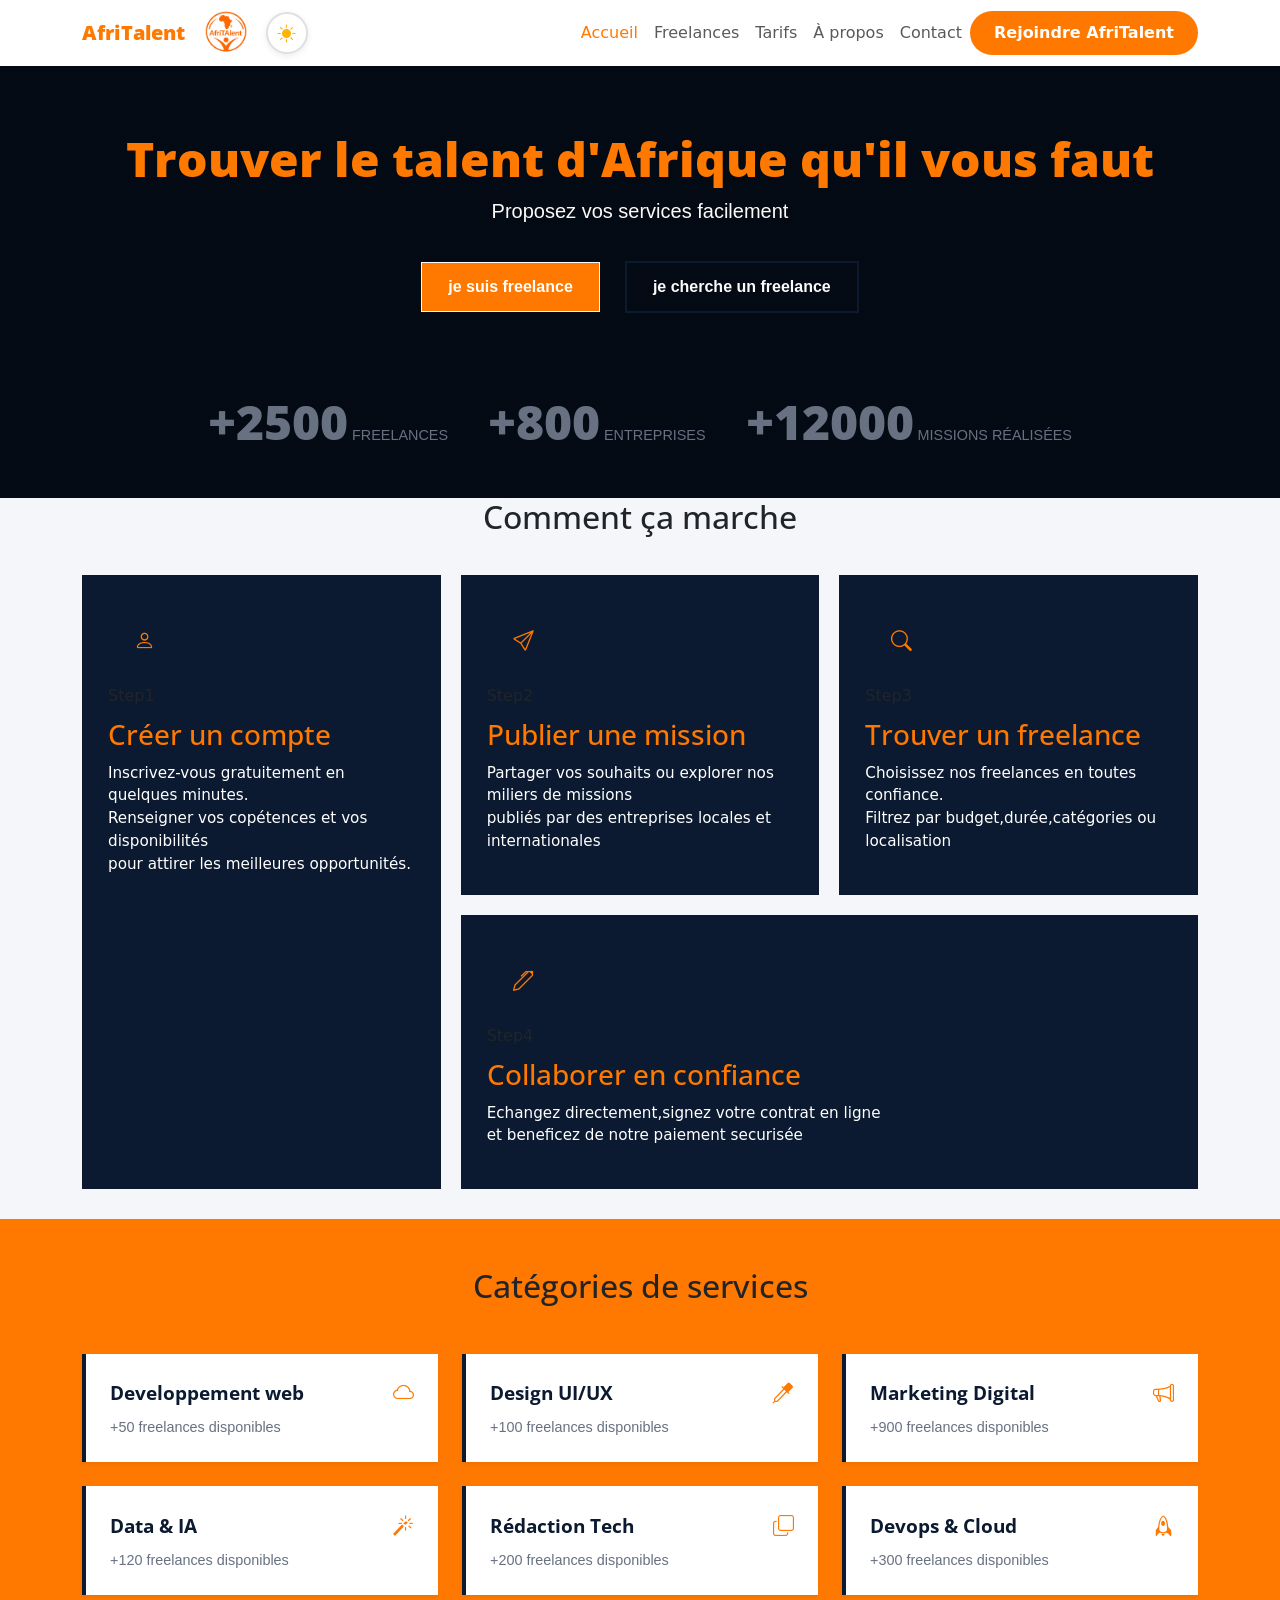
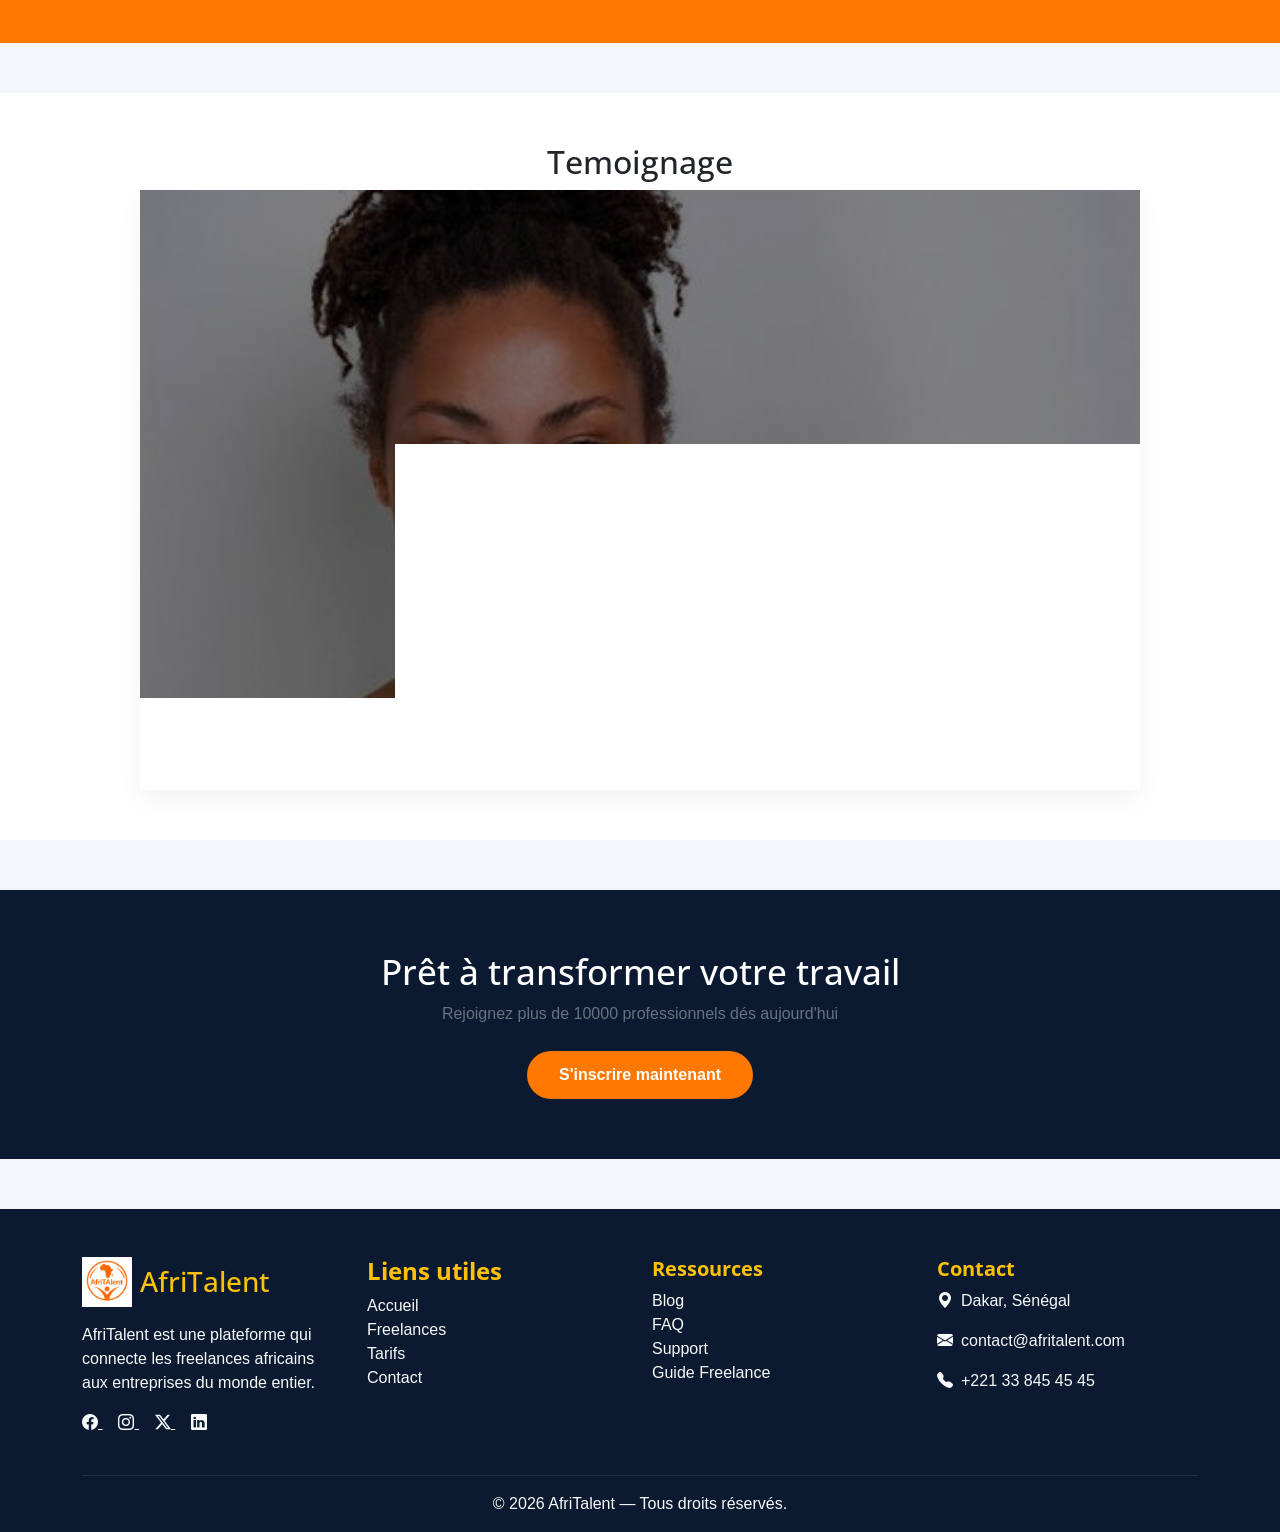
==== commit 492428b9: "Finalisation : corrections responsive, optimisation du code et commentaires" ====
--- a/index.html
+++ b/index.html
@@ -8,10 +8,7 @@
   <link rel="stylesheet" href="css/style.css" type="text/css">
   <link rel="stylesheet" href="https://cdn.jsdelivr.net/npm/bootstrap@5.3.8/dist/css/bootstrap.min.css">
   <link rel="stylesheet" href="https://cdn.jsdelivr.net/npm/bootstrap-icons@1.11.3/font/bootstrap-icons.min.css">
-   
-
 </head>
-
 <body>
   <!-- HEADER / NAVBAR -->
   <nav class="navbar navbar-expand-lg navbar-light fixed-top shadow-sm" id="mainNavbar">
@@ -23,10 +20,10 @@
       </a>
       <img src="images/logo.jpg" alt="" height="50" width="50">
       <button id="theme-toggle" class="btn-mode-visuel" aria-label="Changer de thème">
-    <i class="bi bi-sun-fill icon-theme"></i>
-</button>
-
-</button>
+        <i class="bi bi-sun-fill icon-theme"></i>
+      </button>
+
+
 
       <!-- Bouton menu mobile -->
       <button class="navbar-toggler" type="button" data-bs-toggle="collapse" data-bs-target="#menuNavbar">
@@ -66,7 +63,7 @@
 
     </div>
   </nav>
-  <main>
+<main>
 
 
 
@@ -89,7 +86,7 @@
 </section> 
 
 
-    </section>
+  
     <!-- Comment ça marche  -->
     <section>
       <div class="container">
@@ -188,7 +185,7 @@
       </div>
     </section>
 
-    </section>
+    
     <!-- Temoignage -->
 
     <section class="temoignage">
@@ -209,8 +206,8 @@
               <img src="images/sarah.jpg" class="d-block w-100" alt="Photo de Sarah">
               <div class="carousel-caption d-none d-md-block">
                 <p>Freelance compétents</p>
-                <h5>Sarah mendy <i class="bi bi-star"></i><i class="bi bi-star"></i><i class="bi bi-star"></i><i
-                    class="bi bi-star"></i></h5>
+                <h3>Sarah mendy <i class="bi bi-star"></i><i class="bi bi-star"></i><i class="bi bi-star"></i><i
+                    class="bi bi-star"></i></h3>
                 <p>Architectes</p>
               </div>
             </div>
@@ -218,8 +215,8 @@
               <img src="images/moussa.jpg" class="d-block w-100" alt="Photo de Moussa">
               <div class="carousel-caption d-none d-md-block">
                 <p>Trés bon services</p>
-                <h5>MOUSSA Diop <i class="bi bi-star"></i><i class="bi bi-star"></i><i class="bi bi-star"></i><i
-                    class="bi bi-star"></i><i class="bi bi-star"></i></h5>
+                <h4>MOUSSA Diop <i class="bi bi-star"></i><i class="bi bi-star"></i><i class="bi bi-star"></i><i
+                    class="bi bi-star"></i><i class="bi bi-star"></i></h4>
                 <p>Devellopeur Web.</p>
               </div>
             </div>
@@ -251,7 +248,7 @@
       <div>
         <h2>Prêt à transformer votre travail</h2>
         <p>Rejoignez plus de 10000 professionnels dés aujourd'hui</p>
-        <a href="#">S'inscrire maintenant</a>
+        <a href="contact.html">S'inscrire maintenant</a>
       </div>
     </section>
   </main>
@@ -265,7 +262,7 @@
       <div class="col-md-3 mb-4">
         <div class="d-flex align-items-center mb-3">
           <img src="images/logo.jpg" alt="Logo AfriTalent" width="50" class="me-2">
-          <h4 class="mb-0 text-warning">AfriTalent</h4>
+          <h3 class="mb-0 text-warning">AfriTalent</h3>
         </div>
 
         <p>
@@ -295,7 +292,7 @@
 
       <!-- Colonne 2 -->
       <div class="col-md-3 mb-4">
-        <h5 class="text-warning">Liens utiles</h5>
+        <h4 class="text-warning">Liens utiles</h4>
 
         <ul class="list-unstyled">
           <li><a href="index.html" class="text-light text-decoration-none">Accueil</a></li>
@@ -349,7 +346,7 @@
   new Date().getFullYear();
 </script>
 
-<button id="back-to-top" aria-label="Retour en haut">⬆️</button>
+<button id="back-to-top" aria-label="Retour en haut">🔝</button>
     
 
   <script src="https://cdn.jsdelivr.net/npm/bootstrap@5.3.8/dist/js/bootstrap.bundle.min.js"></script>
--- a/css/style.css
+++ b/css/style.css
@@ -60,7 +60,7 @@
     border-radius: var(--border-radius-sm);
     object-fit: cover;
 }
-    /* Alignement et style du liens de navigtion */
+    /* Alignement et style du liens de navigation */
 #mainNavar .nav-link {
     color: var(--text-dark) !important;
     font-weight: 500;
@@ -153,7 +153,7 @@
   gap: 40px;
   flex-wrap: wrap;
 }
-#hero .stats > div {
+#hero .stats  div {
   font-family: var(--font-body);
   font-size: 0.9rem;
   color: var(--text-muted);
@@ -179,7 +179,7 @@
   padding: 30px 0;
 }
   /* STYLE POUR TOUTES LES CARTES */
-.grid.bento > .grid > div {
+.grid.bento  .grid  div {
   background: var(--accent-color);
   padding: 25px;
   border-radius: var(--border-radius-lg);
@@ -187,10 +187,10 @@
   transition: transform 0.2s ease,box-shadow0.2s ease;
 }
         /* ASYMETRIE */
-.grid.bento > .grid > div:nth-child(1){grid-row: span 2 ; }
-.grid.bento > .grid > div:nth-child(4){grid-column: span 2 ; }
+.grid.bento  .grid  div:nth-child(1){grid-row: span 2 ; }
+.grid.bento  .grid  div:nth-child(4){grid-column: span 2 ; }
     /* EFFET HOVER SUR LE BENTO */
-.grid.bento > .grid > div:hover {
+.grid.bento  .grid  div:hover {
   transform: translateY(-4px);
   box-shadow: 0 10px 20px rgba(0, 0, 0, 0.05);
 }
@@ -215,7 +215,7 @@
 }
 
 /* Style du titre de la catégorie  */
-.services .border-start > div:first-of-type {
+.services .border-start  div:first-of-type {
   font-family: var(--font-headings);
   font-size: 1.2rem;
   font-weight: 700;
@@ -377,8 +377,6 @@
 }
 
             /* PAGE FREELANCES */
-
-
 /*  boutons de filtre */
 .btn-group .btn-outline-primary {
   color: var(--accent-color, #0b1a30);
@@ -410,15 +408,13 @@
     overflow: hidden;
     transition: transform 0.3s ease, box-shadow 0.3s ease;
 }  
-
 /*  images de profil */
  .profile-card .card-img-top {
     height: 360px; 
     object-fit: cover; 
     border-bottom: 1px solid rgba(0, 0, 0, 0.05);
 } 
-
-/* 3. Typographie à l'intérieur des cartes */
+ /* 3. Typographie à l'intérieur des cartes */
  .profile-card .card-body {
     padding: 1.5rem;
 } 
@@ -455,7 +451,7 @@
     margin-top: 1rem;
 }
 
-/* 5. Bouton personnalisé */
+/*  Bouton personnalisé */
 .profile-card .btn-primary {
     background-color: var(--accent-color, #0b1a30);
     border-color: var(--accent-color, #0b1a30);
@@ -636,20 +632,20 @@
 }
 
 
-/* 1. Effet au passage de la souris (Hover) sur la question */
+/*  Effet au passage de la souris (Hover) sur la question */
 #accordionFAQ .accordion-button:not(.disabled):hover {
   color: var(--primary-color);
   background-color: rgba(255, 121, 0, 0.02);
 }
 
-/* 2. État Ouvert (Quand la question est cliquée) */
+/*  État Ouvert (Quand la question est cliquée) */
 #accordionFAQ .accordion-button:not(.collapsed) {
   color: #ffffff !important; 
   background-color: var(--accent-color) !important; 
   box-shadow: none; 
 }
 
-/* 3. Changement de couleur de la petite flèche de Bootstrap */
+/* Changement de couleur de la petite flèche de Bootstrap */
 #accordionFAQ .accordion-button::after {
   transition: transform 0.2s ease, filter 0.2s ease;
 }
@@ -779,7 +775,6 @@
 
 
 /* SECTION L'ÉQUIPE */
-
 .team-section {
   background-color:#1e3d59;
   padding: 60px 0;
@@ -850,8 +845,6 @@
 .team-card:hover .team-avatar {
   border-color: var(--primary-color, #ff7900); 
 }
-
-
 /* SECTION CHIFFRES CLÉS (BENTO GRID RESPONSIVE) */
 
 .stats-bento-section {
@@ -911,10 +904,7 @@
   .item-satisfaction { grid-column: 4; grid-row: span 2; }
   .item-users        { grid-column: span 2; }
 
-
-
-
-      /* PAGE CONTACT */
+           /* PAGE CONTACT */
 body { background-color: #f4f6f9 !important; }
 
 .contact-section {
@@ -1016,46 +1006,35 @@
     visibility: hidden !important;
     opacity: 0 !important;
 }
-
-
- /*  RÉINITIALISATION GLOBALE (À METTRE TOUT EN HAUT DU FICHIER) */
-*, *::before, *::after {
-  box-sizing: border-box; 
-  margin: 0;              
-  padding: 0;             
-}
-   /*  ADAPTATION MOBILE (À METTRE TOUT EN BAS DU FICHIER).  */
+    /* MEDIA QUERIES */
+   /*  ADAPTATION MOBILE   */
 @media (max-width: 767px) {
-  
   /*  SUPERPOSITION  DES CONTENEURS PRINCIPAUX */
   .grid, .grid.bento, [class*="tarif"], [class*="marche"] {
     display: block !important;  
     width: 100% !important;     
     padding: 0 15px !important; 
   }
-
-  /* 2. LARGEUR MAXIMALE POUR TOUS LES BLOCS ENFANTS DIRECTS */
+  /*LARGEUR MAXIMALE POUR TOUS LES BLOCS ENFANTS DIRECTS */
   .grid > *, [class*="tarif"] > *, [class*="marche"] > * {
     width: 100% !important;
     max-width: 100% !important;
     margin: 0 0 20px 0 !important; 
   }
-
-  /* 3. SÉCURITÉ ABSOLUE pour empecher le debordement */
+  /* SÉCURITÉ POUR LE DEBORDEMENT */
   html, body, img {
     max-width: 100% !important;
     overflow-x: hidden !important; 
   }
 }
-
-    /* CSS(commit 6) */
+      /* CSS(commit 6) */
 /*  LE MODE SOMBRE POUR TOUTES LES PAGES  */
 html[data-theme="dark"], 
 [data-theme="dark"] body {
   background-color: #0c0c0e !important; 
 }
 
-/* La navbar s'adapte aussi au fond noir */
+/* MODE SOMBRE POUR LE NAVBAR */
 [data-theme="dark"] #mainNavbar {
   background-color: #16161a !important; 
 }
@@ -1074,7 +1053,7 @@
   transition: all 0.3s ease;
 }
 
-/* LE SOLEIL EN MODE CLAIR */
+/* AFFICHAGE DU SOLEIL EN MODE CLAIR */
 .icon-theme {
   font-size: 18px;
   color: #ffb300 !important; 
@@ -1113,7 +1092,7 @@
   right: 25px;
   padding: 10px 15px;
   font-size: 18px;
-  background-color: var(--text-muted);
+  background-color:black;
   color: white;
   border: 1px solid white;
   border-radius: 50%;
@@ -1133,7 +1112,7 @@
   margin-right: 15px; 
 }
 
-          /* FADE IN SECTION (about/NOTRE HISTOIRE) */
+          /* FADE IN SECTION  */
 .fade-in-section {
   opacity: 0;
   transform: translateY(50px); 
